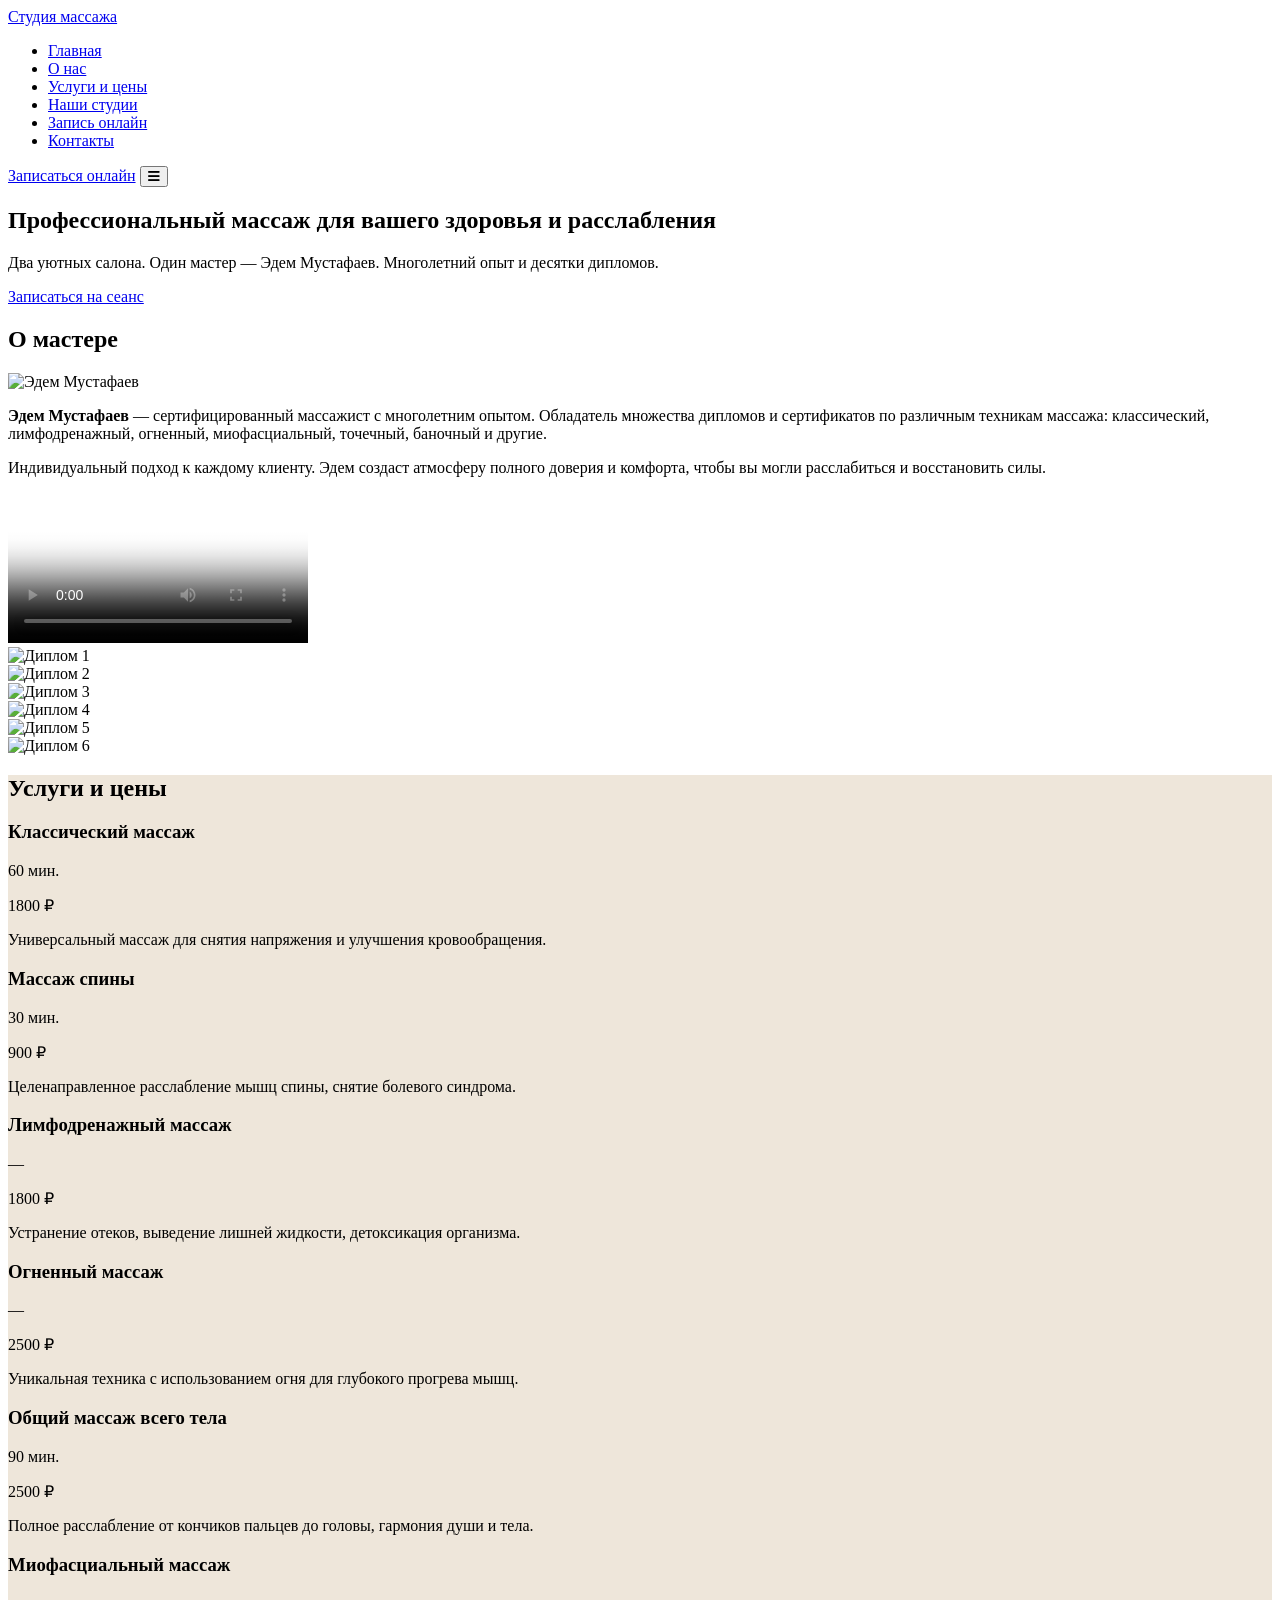
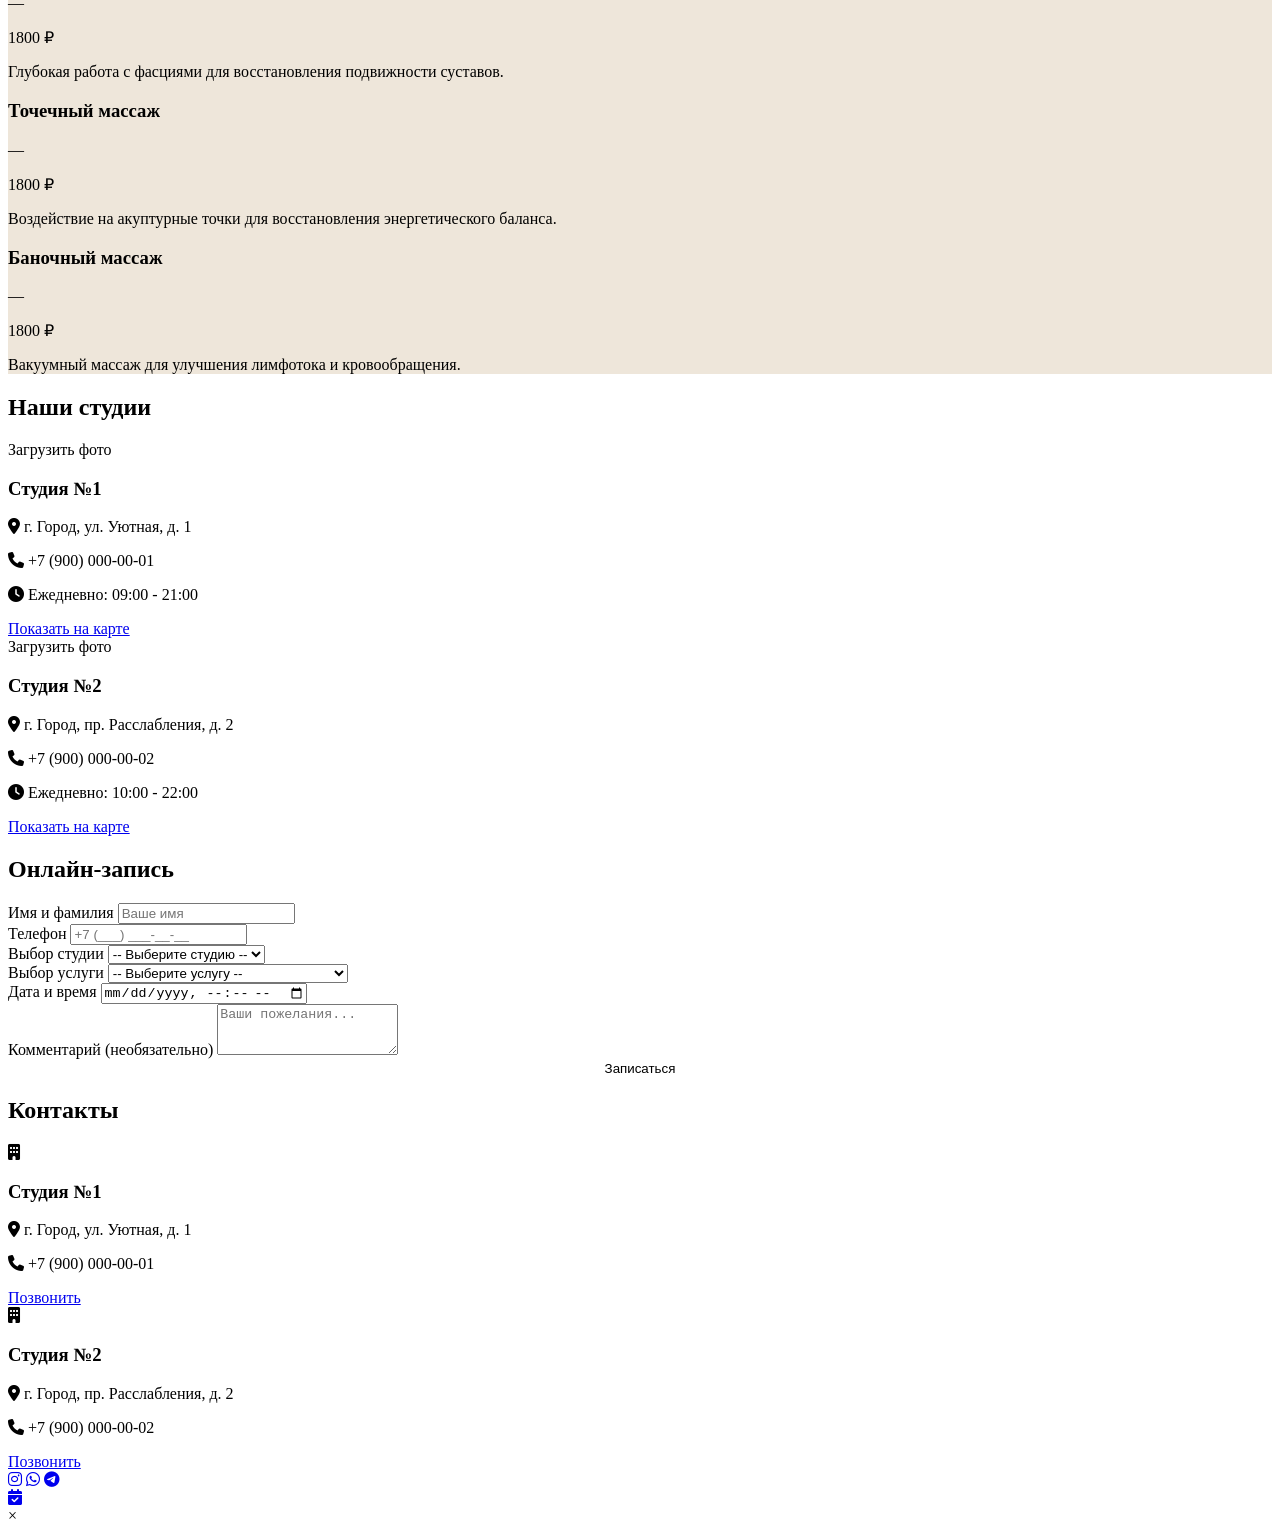
==== index.html @ 7a9365ac "Add files via upload" ====
<!DOCTYPE html>
<html lang="ru">
<head>
    <meta charset="UTF-8">
    <meta name="viewport" content="width=device-width, initial-scale=1.0">
    <title>Студия массажа — Профессиональный массаж и спа-процедуры</title>
    <meta name="description" content="Профессиональный массаж для вашего здоровья и расслабления. Два уютных салона. Опытный мастер Эдем Мустафаев.">
    
    <!-- Подключение шрифтов -->
    <link rel="preconnect" href="https://fonts.googleapis.com">
    <link rel="preconnect" href="https://fonts.gstatic.com" crossorigin>
    <link href="https://fonts.googleapis.com/css2?family=Playfair+Display:wght@400;600;700&family=Montserrat:wght@300;400;500;600&display=swap" rel="stylesheet">
    
    <!-- Подключение иконок -->
    <link rel="stylesheet" href="https://cdnjs.cloudflare.com/ajax/libs/font-awesome/6.4.0/css/all.min.css">
    
    <!-- Подключение CSS -->
    <link rel="stylesheet" href="css/style.css">
</head>
<body>

    <!-- Шапка -->
    <header id="header">
        <div class="container nav-container">
            <a href="#" class="logo">Студия массажа</a>
            <ul class="nav-menu" id="navMenu">
                <li><a href="#hero">Главная</a></li>
                <li><a href="#about">О нас</a></li>
                <li><a href="#services">Услуги и цены</a></li>
                <li><a href="#studios">Наши студии</a></li>
                <li><a href="#booking">Запись онлайн</a></li>
                <li><a href="#contacts">Контакты</a></li>
            </ul>
            <a href="#booking" class="btn header-cta">Записаться онлайн</a>
            <button class="mobile-toggle" id="mobileToggle"><i class="fas fa-bars"></i></button>
        </div>
    </header>

    <!-- Hero -->
    <section id="hero" class="hero">
        <div class="hero-content">
            <h1>Профессиональный массаж для вашего здоровья и расслабления</h1>
            <p>Два уютных салона. Один мастер — Эдем Мустафаев. Многолетний опыт и десятки дипломов.</p>
            <a href="#booking" class="btn">Записаться на сеанс</a>
        </div>
    </section>

    <!-- О мастере -->
    <section id="about" class="section-padding">
        <div class="container">
            <h2 class="section-title reveal">О мастере</h2>
            <div class="about-wrapper">
                <div class="about-img reveal">
                    <img src="images/master.jpg" alt="Эдем Мустафаев">
                </div>
                <div class="about-text reveal">
                    <p><strong>Эдем Мустафаев</strong> — сертифицированный массажист с многолетним опытом. Обладатель множества дипломов и сертификатов по различным техникам массажа: классический, лимфодренажный, огненный, миофасциальный, точечный, баночный и другие.</p>
                    <p>Индивидуальный подход к каждому клиенту. Эдем создаст атмосферу полного доверия и комфорта, чтобы вы могли расслабиться и восстановить силы.</p>
                    
                    <!-- БЛОК С ВИДЕО (Локальный файл) -->
                    <!-- Если хотите YouTube: замените тег <video> на <iframe src="https://www.youtube.com/embed/ВАШ_ID"> -->
                    <div class="video-container reveal">
                        <video controls poster="images/master.jpg">
                            <source src="videos/massage.mp4" type="video/mp4">
                            Ваш браузер не поддерживает воспроизведение видео.
                        </video>
                    </div>

                </div>
            </div>
            
            <div class="diplomas-grid reveal">
                <div class="diploma-item" onclick="openModal('images/cert1.jpg', 'Сертификат 1')">
                    <img src="images/cert1.jpg" alt="Диплом 1">
                </div>
                <div class="diploma-item" onclick="openModal('images/cert2.jpg', 'Сертификат 2')">
                    <img src="images/cert2.jpg" alt="Диплом 2">
                </div>
                <div class="diploma-item" onclick="openModal('images/cert3.jpg', 'Сертификат 3')">
                    <img src="images/cert3.jpg" alt="Диплом 3">
                </div>
                <div class="diploma-item" onclick="openModal('images/cert4.jpg', 'Сертификат 4')">
                    <img src="images/cert4.jpg" alt="Диплом 4">
                </div>
                <div class="diploma-item" onclick="openModal('images/cert5.jpg', 'Сертификат 5')">
                    <img src="images/cert5.jpg" alt="Диплом 5">
                </div>
                <div class="diploma-item" onclick="openModal('images/cert6.jpg', 'Сертификат 6')">
                    <img src="images/cert6.jpg" alt="Диплом 6">
                </div>
            </div>
        </div>
    </section>

    <!-- Услуги -->
    <section id="services" class="section-padding" style="background-color: #EEE6DA;">
        <div class="container">
            <h2 class="section-title reveal">Услуги и цены</h2>
            <div class="services-grid">
                <div class="service-card reveal">
                    <h3>Классический массаж</h3>
                    <p class="duration">60 мин.</p>
                    <p class="price">1800 ₽</p>
                    <div class="service-tooltip">Универсальный массаж для снятия напряжения и улучшения кровообращения.</div>
                </div>
                <div class="service-card reveal">
                    <h3>Массаж спины</h3>
                    <p class="duration">30 мин.</p>
                    <p class="price">900 ₽</p>
                    <div class="service-tooltip">Целенаправленное расслабление мышц спины, снятие болевого синдрома.</div>
                </div>
                <div class="service-card reveal">
                    <h3>Лимфодренажный массаж</h3>
                    <p class="duration">—</p>
                    <p class="price">1800 ₽</p>
                    <div class="service-tooltip">Устранение отеков, выведение лишней жидкости, детоксикация организма.</div>
                </div>
                <div class="service-card reveal">
                    <h3>Огненный массаж</h3>
                    <p class="duration">—</p>
                    <p class="price">2500 ₽</p>
                    <div class="service-tooltip">Уникальная техника с использованием огня для глубокого прогрева мышц.</div>
                </div>
                <div class="service-card reveal">
                    <h3>Общий массаж всего тела</h3>
                    <p class="duration">90 мин.</p>
                    <p class="price">2500 ₽</p>
                    <div class="service-tooltip">Полное расслабление от кончиков пальцев до головы, гармония души и тела.</div>
                </div>
                <div class="service-card reveal">
                    <h3>Миофасциальный массаж</h3>
                    <p class="duration">—</p>
                    <p class="price">1800 ₽</p>
                    <div class="service-tooltip">Глубокая работа с фасциями для восстановления подвижности суставов.</div>
                </div>
                <div class="service-card reveal">
                    <h3>Точечный массаж</h3>
                    <p class="duration">—</p>
                    <p class="price">1800 ₽</p>
                    <div class="service-tooltip">Воздействие на акуптурные точки для восстановления энергетического баланса.</div>
                </div>
                <div class="service-card reveal">
                    <h3>Баночный массаж</h3>
                    <p class="duration">—</p>
                    <p class="price">1800 ₽</p>
                    <div class="service-tooltip">Вакуумный массаж для улучшения лимфотока и кровообращения.</div>
                </div>
            </div>
        </div>
    </section>

    <!-- Студии -->
    <section id="studios" class="section-padding">
        <div class="container">
            <h2 class="section-title reveal">Наши студии</h2>
            <div class="studios-grid">
                <div class="studio-card reveal">
                    <div class="studio-img-placeholder" style="background-image: url('images/studio1.jpg');" onclick="openModal('images/studio1.jpg', 'Студия №1')">
                        <span>Загрузить фото</span>
                    </div>
                    <div class="studio-info">
                        <h3>Студия №1</h3>
                        <p><i class="fas fa-map-marker-alt"></i> г. Город, ул. Уютная, д. 1</p>
                        <p><i class="fas fa-phone"></i> +7 (900) 000-00-01</p>
                        <p><i class="fas fa-clock"></i> Ежедневно: 09:00 - 21:00</p>
                        <a href="https://maps.google.com" target="_blank" class="btn" style="margin-top:15px; width:100%;">Показать на карте</a>
                    </div>
                </div>
                <div class="studio-card reveal">
                    <div class="studio-img-placeholder" style="background-image: url('images/studio2.jpg');" onclick="openModal('images/studio2.jpg', 'Студия №2')">
                        <span>Загрузить фото</span>
                    </div>
                    <div class="studio-info">
                        <h3>Студия №2</h3>
                        <p><i class="fas fa-map-marker-alt"></i> г. Город, пр. Расслабления, д. 2</p>
                        <p><i class="fas fa-phone"></i> +7 (900) 000-00-02</p>
                        <p><i class="fas fa-clock"></i> Ежедневно: 10:00 - 22:00</p>
                        <a href="https://maps.google.com" target="_blank" class="btn" style="margin-top:15px; width:100%;">Показать на карте</a>
                    </div>
                </div>
            </div>
        </div>
    </section>

    <!-- Запись онлайн -->
    <section id="booking" class="section-padding booking-section">
        <div class="container">
            <h2 class="section-title reveal">Онлайн-запись</h2>
            <form class="booking-form reveal" onsubmit="submitBooking(event)">
                <div class="form-group">
                    <label for="name">Имя и фамилия</label>
                    <input type="text" id="name" class="form-control" placeholder="Ваше имя" required>
                </div>
                <div class="form-group">
                    <label for="phone">Телефон</label>
                    <input type="tel" id="phone" class="form-control" placeholder="+7 (___) ___-__-__" required>
                </div>
                <div class="form-group">
                    <label for="studio">Выбор студии</label>
                    <select id="studio" class="form-control" required>
                        <option value="">-- Выберите студию --</option>
                        <option value="1">Студия 1</option>
                        <option value="2">Студия 2</option>
                    </select>
                </div>
                <div class="form-group">
                    <label for="service">Выбор услуги</label>
                    <select id="service" class="form-control" required>
                        <option value="">-- Выберите услугу --</option>
                        <option>Классический массаж (1800 ₽)</option>
                        <option>Массаж спины (900 ₽)</option>
                        <option>Лимфодренажный массаж (1800 ₽)</option>
                        <option>Огненный массаж (2500 ₽)</option>
                        <option>Общий массаж всего тела (2500 ₽)</option>
                        <option>Миофасциальный массаж (1800 ₽)</option>
                        <option>Точечный массаж (1800 ₽)</option>
                        <option>Баночный массаж (1800 ₽)</option>
                    </select>
                </div>
                <div class="form-group">
                    <label for="datetime">Дата и время</label>
                    <input type="datetime-local" id="datetime" class="form-control" required>
                </div>
                <div class="form-group">
                    <label for="comment">Комментарий (необязательно)</label>
                    <textarea id="comment" class="form-control" rows="3" placeholder="Ваши пожелания..."></textarea>
                </div>
                <button type="submit" class="btn" style="width: 100%; background: var(--white); color: var(--brown); border: none;">Записаться</button>
            </form>
        </div>
    </section>

    <!-- Контакты -->
    <section id="contacts" class="section-padding">
        <div class="container">
            <h2 class="section-title reveal">Контакты</h2>
            <div class="contacts-wrapper reveal">
                <div class="contact-card">
                    <i class="fas fa-building"></i>
                    <h3>Студия №1</h3>
                    <p><i class="fas fa-map-marker-alt"></i> г. Город, ул. Уютная, д. 1</p>
                    <p><i class="fas fa-phone"></i> +7 (900) 000-00-01</p>
                    <a href="tel:+79000000001" class="btn" style="margin-top: 15px;">Позвонить</a>
                </div>
                <div class="contact-card">
                    <i class="fas fa-building"></i>
                    <h3>Студия №2</h3>
                    <p><i class="fas fa-map-marker-alt"></i> г. Город, пр. Расслабления, д. 2</p>
                    <p><i class="fas fa-phone"></i> +7 (900) 000-00-02</p>
                    <a href="tel:+79000000002" class="btn" style="margin-top: 15px;">Позвонить</a>
                </div>
            </div>
            <div class="social-links">
                <a href="#" target="_blank"><i class="fab fa-instagram"></i></a>
                <a href="#" target="_blank"><i class="fab fa-whatsapp"></i></a>
                <a href="#" target="_blank"><i class="fab fa-telegram"></i></a>
            </div>
        </div>
    </section>

    <!-- Плавающая кнопка -->
    <a href="#booking" class="floating-btn" title="Записаться онлайн">
        <i class="fas fa-calendar-check"></i>
    </a>

    <!-- Модальное окно -->
    <div id="myModal" class="modal">
        <div class="modal-content">
            <span class="modal-close" onclick="closeModal()">&times;</span>
            <div id="modalBody"></div>
        </div>
    </div>

    <!-- Подключение JS -->
    <script src="js/script.js"></script>
</body>
</html>
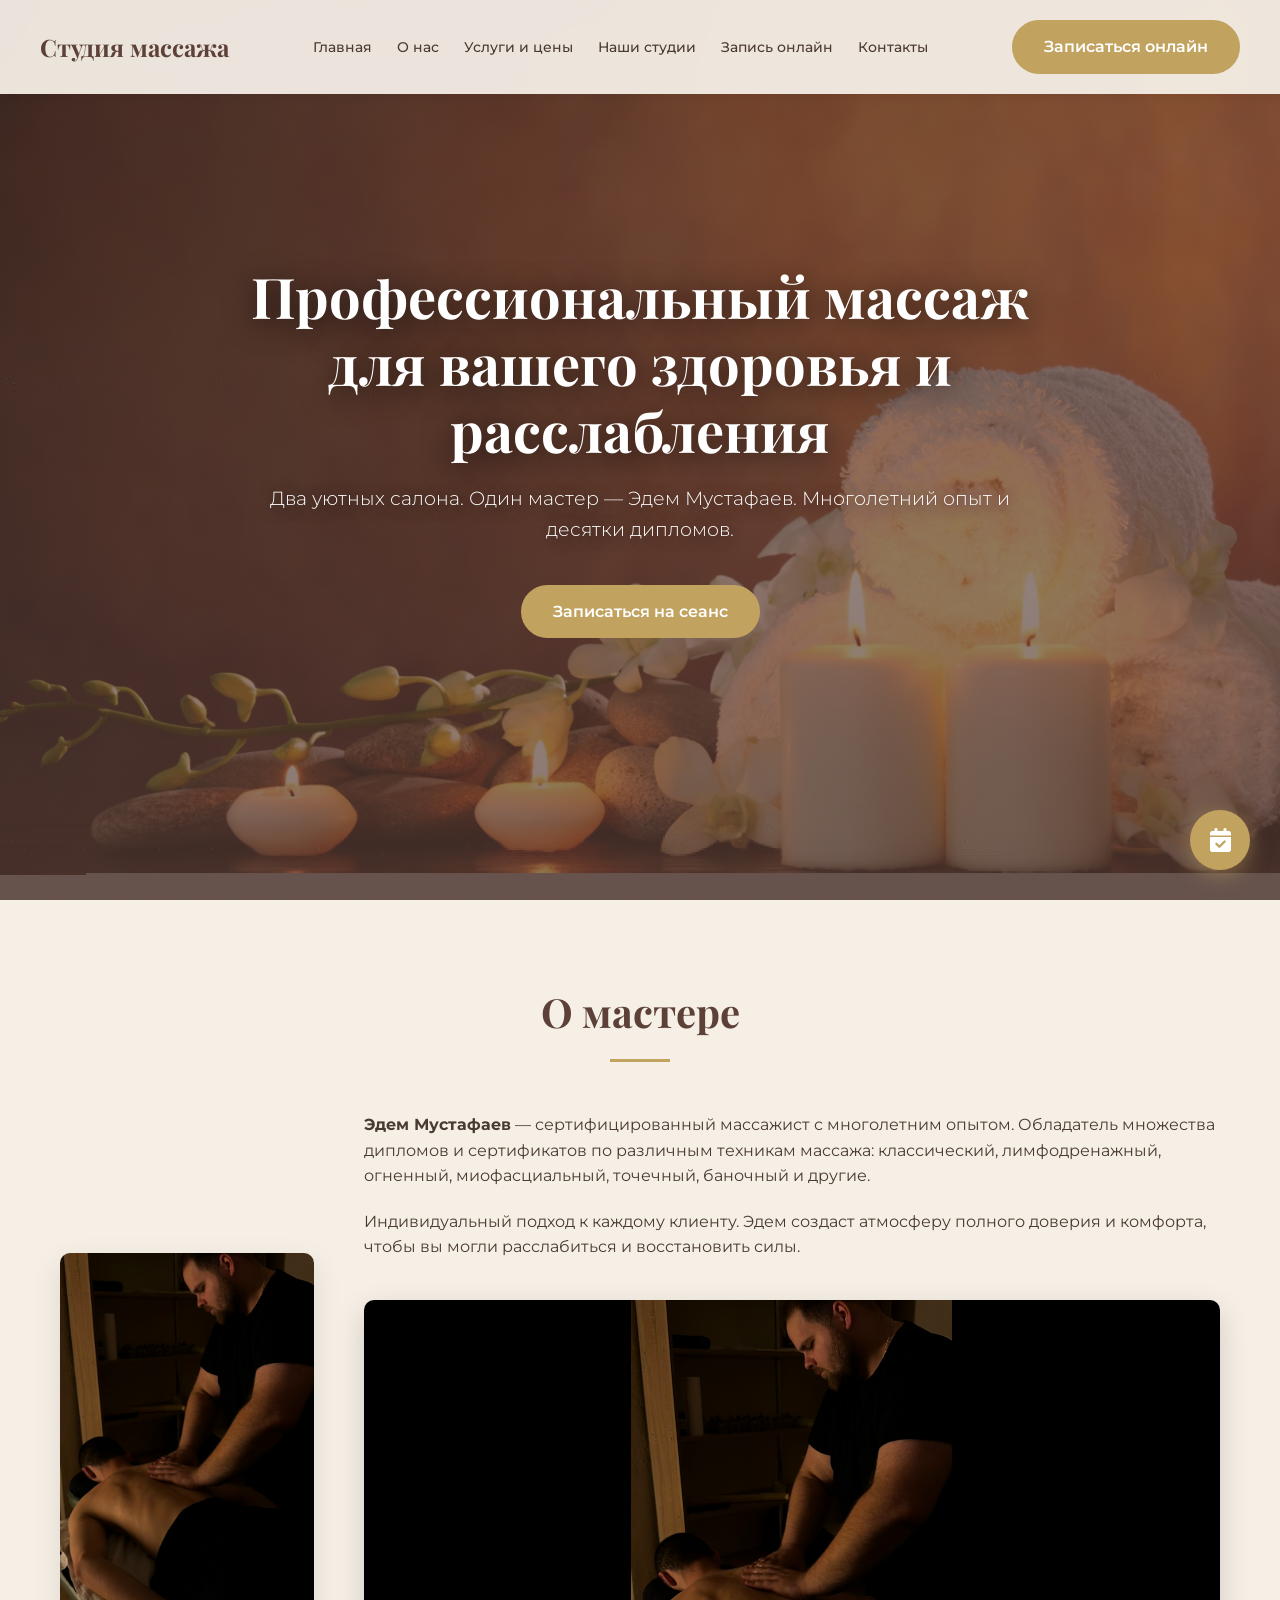
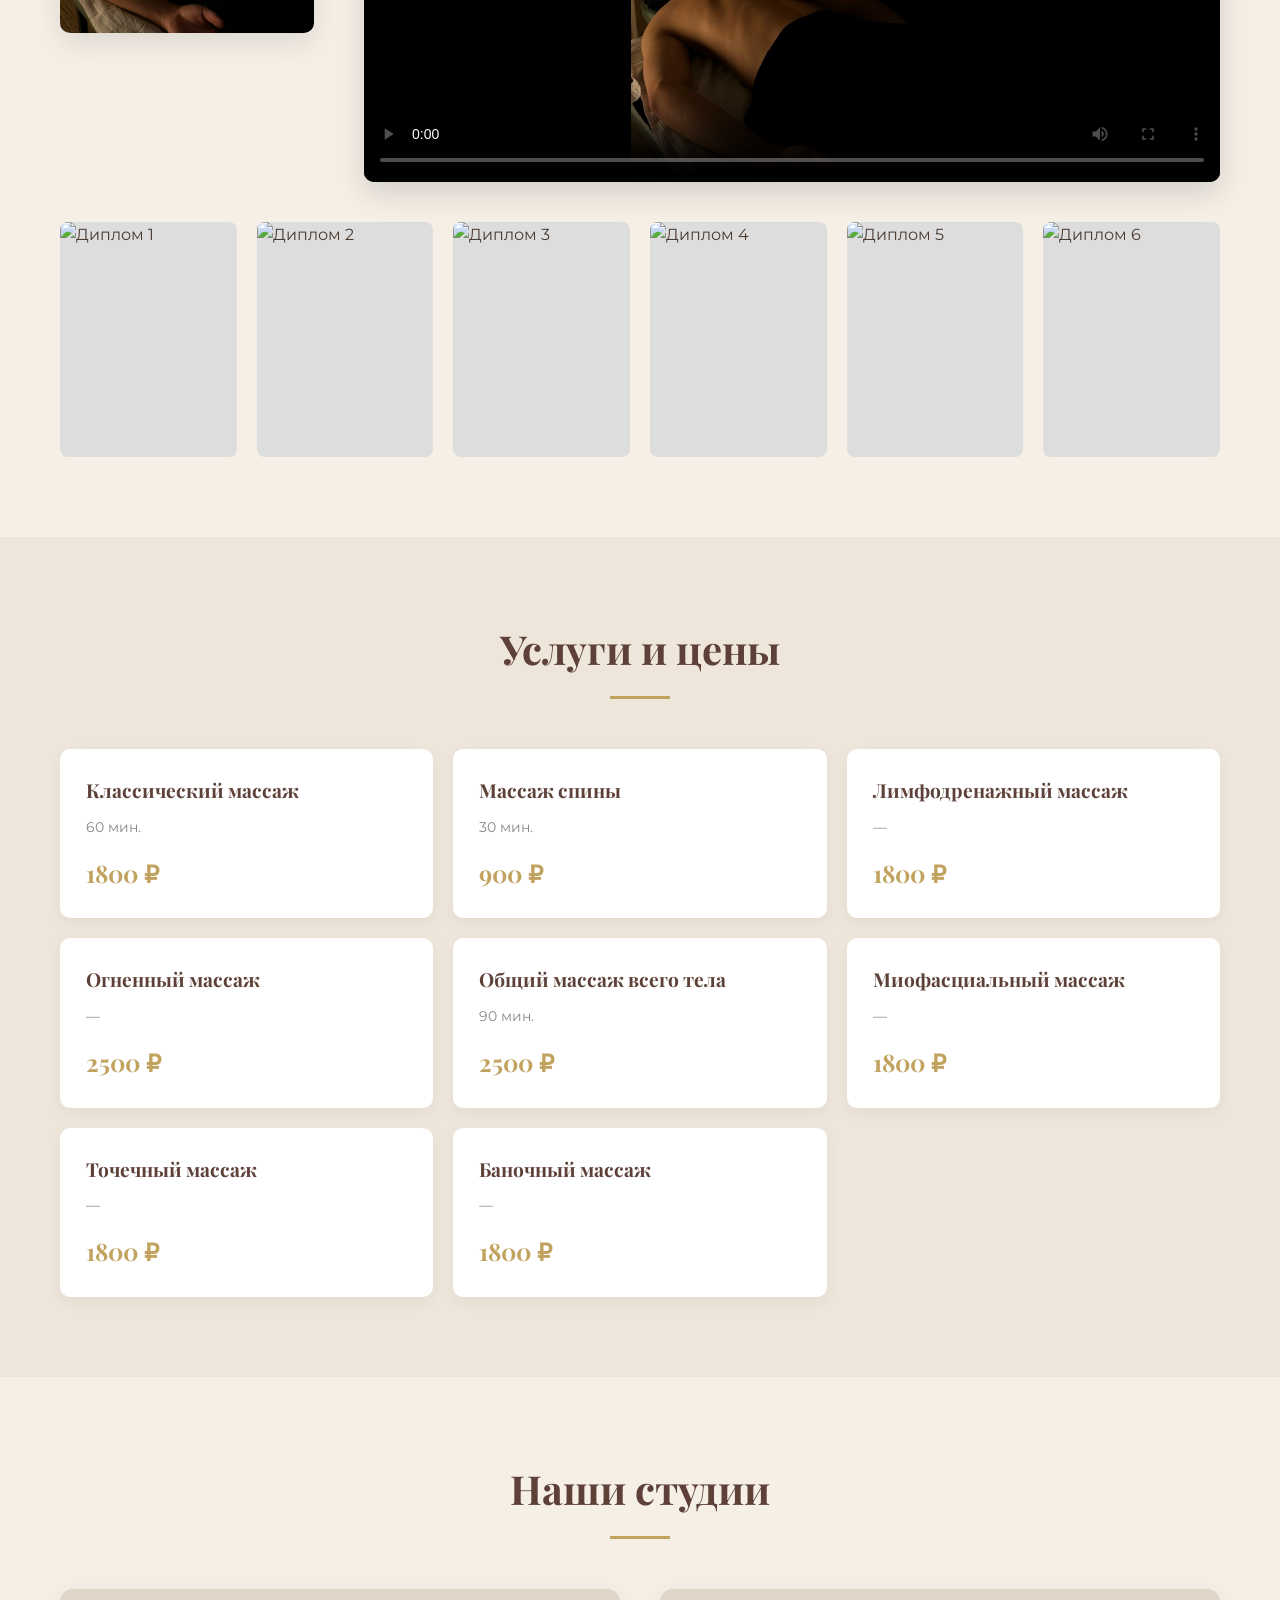
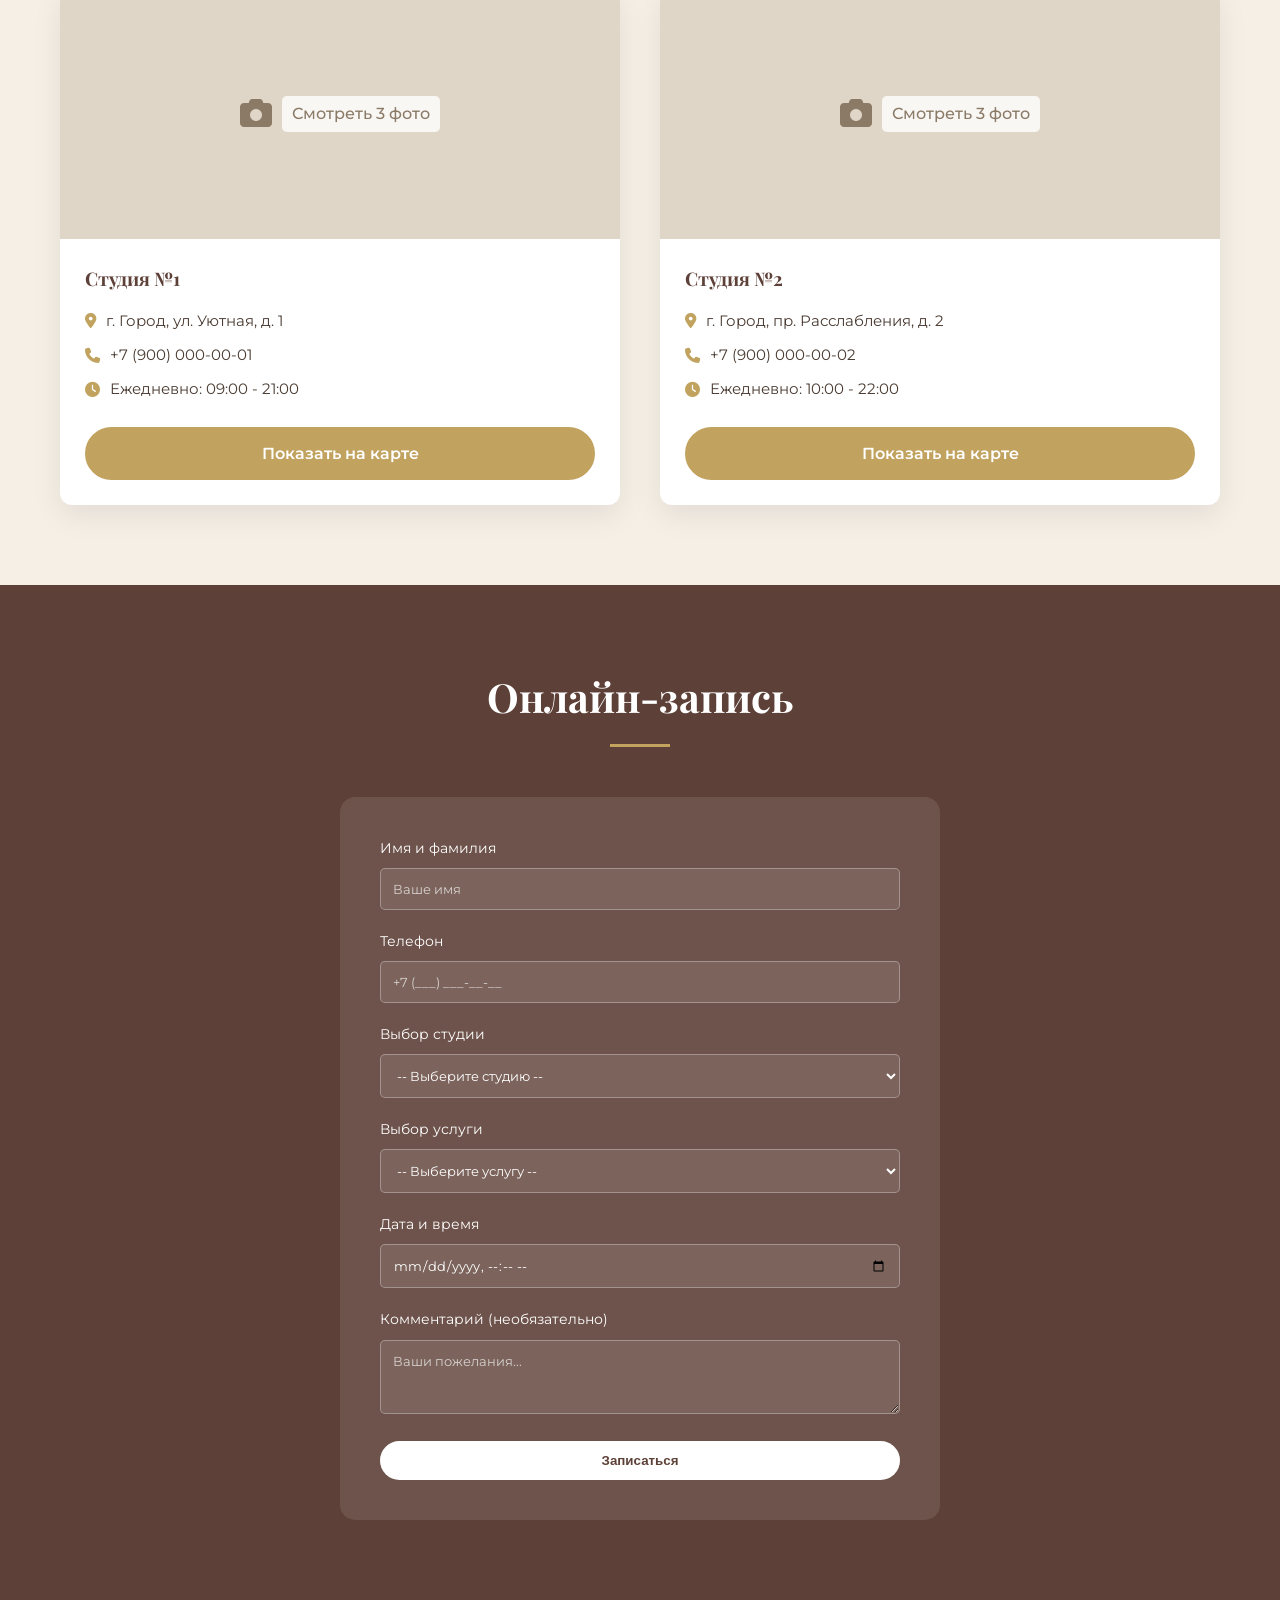
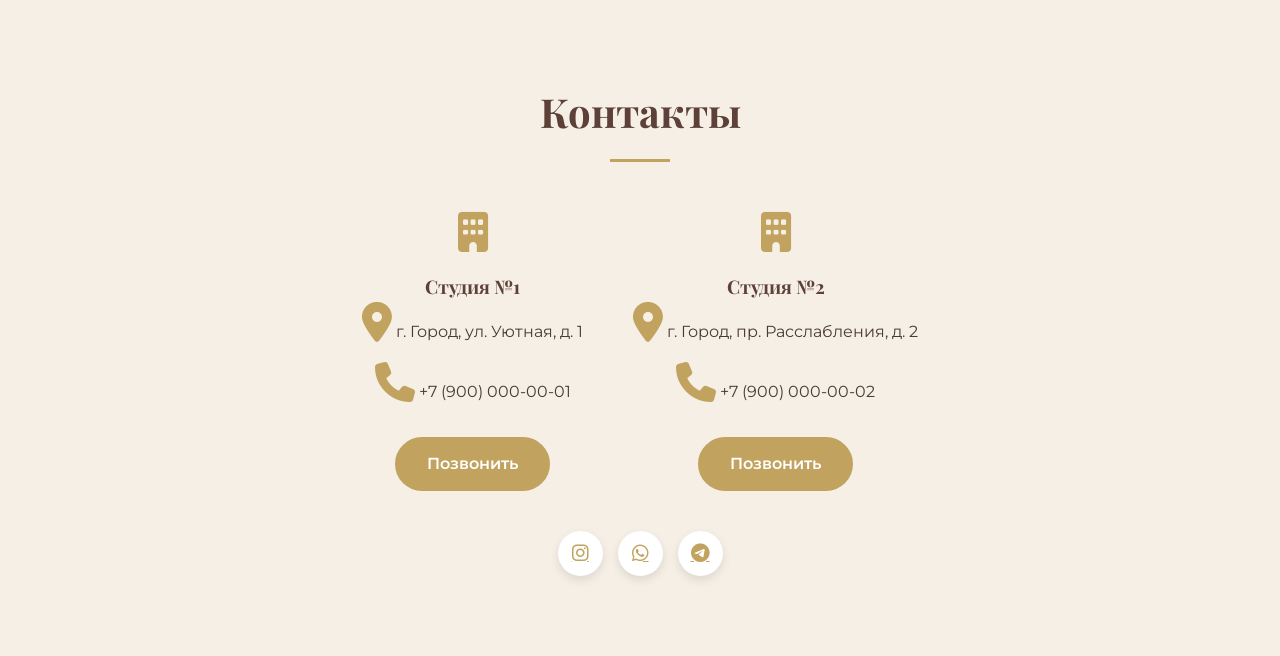
==== commit 520c7364: "Update index.html" ====
--- a/index.html
+++ b/index.html
@@ -17,7 +17,7 @@
     <!-- Подключение CSS -->
     <link rel="stylesheet" href="css/style.css">
 </head>
-<body>
+<body onload="setTimeout(function(){window.scrollTo(0,0)}, 0)">
 
     <!-- Шапка -->
     <header id="header">
@@ -57,15 +57,13 @@
                     <p><strong>Эдем Мустафаев</strong> — сертифицированный массажист с многолетним опытом. Обладатель множества дипломов и сертификатов по различным техникам массажа: классический, лимфодренажный, огненный, миофасциальный, точечный, баночный и другие.</p>
                     <p>Индивидуальный подход к каждому клиенту. Эдем создаст атмосферу полного доверия и комфорта, чтобы вы могли расслабиться и восстановить силы.</p>
                     
-                    <!-- БЛОК С ВИДЕО (Локальный файл) -->
-                    <!-- Если хотите YouTube: замените тег <video> на <iframe src="https://www.youtube.com/embed/ВАШ_ID"> -->
+                    <!-- БЛОК С ВИДЕО -->
                     <div class="video-container reveal">
                         <video controls poster="images/master.jpg">
                             <source src="videos/massage.mp4" type="video/mp4">
                             Ваш браузер не поддерживает воспроизведение видео.
                         </video>
                     </div>
-
                 </div>
             </div>
             
@@ -154,9 +152,10 @@
         <div class="container">
             <h2 class="section-title reveal">Наши студии</h2>
             <div class="studios-grid">
+                <!-- Студия 1 -->
                 <div class="studio-card reveal">
-                    <div class="studio-img-placeholder" style="background-image: url('images/studio1.jpg');" onclick="openModal('images/studio1.jpg', 'Студия №1')">
-                        <span>Загрузить фото</span>
+                    <div class="studio-img-placeholder" style="background-image: url('images/studio1-1.jpg');" onclick="openGallery(['images/studio1-1.jpg', 'images/studio1-2.jpg', 'images/studio1-3.jpg'], 'Студия №1')">
+                        <span>Смотреть 3 фото</span>
                     </div>
                     <div class="studio-info">
                         <h3>Студия №1</h3>
@@ -166,9 +165,10 @@
                         <a href="https://maps.google.com" target="_blank" class="btn" style="margin-top:15px; width:100%;">Показать на карте</a>
                     </div>
                 </div>
+                <!-- Студия 2 -->
                 <div class="studio-card reveal">
-                    <div class="studio-img-placeholder" style="background-image: url('images/studio2.jpg');" onclick="openModal('images/studio2.jpg', 'Студия №2')">
-                        <span>Загрузить фото</span>
+                    <div class="studio-img-placeholder" style="background-image: url('images/studio2-1.jpg');" onclick="openGallery(['images/studio2-1.jpg', 'images/studio2-2.jpg', 'images/studio2-3.jpg'], 'Студия №2')">
+                        <span>Смотреть 3 фото</span>
                     </div>
                     <div class="studio-info">
                         <h3>Студия №2</h3>
@@ -274,4 +274,4 @@
     <!-- Подключение JS -->
     <script src="js/script.js"></script>
 </body>
-</html>+</html>
--- a/css/style.css
+++ b/css/style.css
@@ -0,0 +1,530 @@
+:root {
+    --beige: #F5EFE6;
+    --brown: #5D4037;
+    --dark-brown: #3E2723;
+    --soft-gold: #C1A35F;
+    --white: #FFFFFF;
+    --text-color: #4A3B32;
+}
+
+* {
+    margin: 0;
+    padding: 0;
+    box-sizing: border-box;
+}
+
+html {
+    scroll-behavior: smooth;
+}
+
+body {
+    font-family: 'Montserrat', sans-serif;
+    background-color: var(--beige);
+    color: var(--text-color);
+    line-height: 1.6;
+    overflow-x: hidden;
+}
+
+h1, h2, h3, h4 {
+    font-family: 'Playfair Display', serif;
+    color: var(--brown);
+}
+
+.container {
+    max-width: 1200px;
+    margin: 0 auto;
+    padding: 0 20px;
+}
+
+/* Кнопки */
+.btn {
+    display: inline-block;
+    padding: 12px 30px;
+    background-color: var(--soft-gold);
+    color: var(--white);
+    text-decoration: none;
+    border-radius: 50px;
+    font-weight: 600;
+    transition: all 0.3s ease;
+    border: 2px solid var(--soft-gold);
+    cursor: pointer;
+    text-align: center;
+}
+
+.btn:hover {
+    background-color: transparent;
+    color: var(--soft-gold);
+}
+
+/* Шапка */
+header {
+    position: fixed;
+    width: 100%;
+    top: 0;
+    left: 0;
+    z-index: 1000;
+    background-color: rgba(245, 239, 230, 0.95);
+    backdrop-filter: blur(10px);
+    box-shadow: 0 2px 10px rgba(0,0,0,0.05);
+}
+
+.nav-container {
+    display: flex;
+    justify-content: space-between;
+    align-items: center;
+    padding: 20px 0;
+}
+
+.logo {
+    font-family: 'Playfair Display', serif;
+    font-size: 24px;
+    font-weight: 700;
+    color: var(--brown);
+    text-decoration: none;
+}
+
+.nav-menu {
+    display: flex;
+    gap: 25px;
+    list-style: none;
+}
+
+.nav-menu a {
+    text-decoration: none;
+    color: var(--text-color);
+    font-size: 14px;
+    font-weight: 500;
+    transition: color 0.3s;
+}
+
+.nav-menu a:hover {
+    color: var(--soft-gold);
+}
+
+.header-cta {
+    background-color: var(--soft-gold);
+    color: var(--white);
+}
+
+.mobile-toggle {
+    display: none;
+    font-size: 24px;
+    background: none;
+    border: none;
+    color: var(--brown);
+    cursor: pointer;
+}
+
+/* Hero Секция */
+.hero {
+    position: relative;
+    height: 100vh;
+    display: flex;
+    align-items: center;
+    justify-content: center;
+    text-align: center;
+    color: var(--white);
+    background: linear-gradient(rgba(62, 39, 35, 0.55), rgba(93, 64, 55, 0.7)), url('../images/hero-bg.jpg') center/cover no-repeat;
+}
+
+.hero-content {
+    max-width: 850px;
+    padding: 0 20px;
+}
+
+.hero-content h1 {
+    font-size: 3.5rem;
+    color: var(--white);
+    margin-bottom: 20px;
+    line-height: 1.2;
+    text-shadow: 0 4px 30px rgba(0,0,0,0.7);
+}
+
+.hero-content p {
+    font-size: 1.2rem;
+    margin: 0 auto 40px;
+    font-weight: 300;
+    text-shadow: 0 2px 15px rgba(0,0,0,0.6);
+}
+
+/* О мастере */
+.section-padding {
+    padding: 80px 0;
+}
+
+.section-title {
+    text-align: center;
+    font-size: 2.5rem;
+    margin-bottom: 50px;
+    position: relative;
+}
+.section-title::after {
+    content: '';
+    display: block;
+    width: 60px;
+    height: 3px;
+    background-color: var(--soft-gold);
+    margin: 15px auto 0;
+}
+
+.about-wrapper {
+    display: flex;
+    gap: 50px;
+    align-items: center;
+}
+
+.about-img img {
+    width: 100%;
+    border-radius: 10px;
+    box-shadow: 0 10px 30px rgba(0,0,0,0.1);
+}
+
+.about-text p {
+    margin-bottom: 20px;
+}
+
+/* Видео */
+.video-container {
+    position: relative;
+    width: 100%;
+    margin-top: 40px;
+    padding-bottom: 56.25%; /* Соотношение 16:9 */
+    height: 0;
+    overflow: hidden;
+    border-radius: 10px;
+    box-shadow: 0 10px 30px rgba(0,0,0,0.15);
+    background-color: #000;
+}
+.video-container video,
+.video-container iframe {
+    position: absolute;
+    top: 0;
+    left: 0;
+    width: 100%;
+    height: 100%;
+    border: none;
+}
+
+.diplomas-grid {
+    display: grid;
+    grid-template-columns: repeat(auto-fit, minmax(150px, 1fr));
+    gap: 20px;
+    margin-top: 40px;
+}
+
+.diploma-item {
+    background-color: #ddd;
+    aspect-ratio: 3/4;
+    border-radius: 8px;
+    overflow: hidden;
+    cursor: pointer;
+    transition: transform 0.3s;
+}
+.diploma-item img {
+    width: 100%;
+    height: 100%;
+    object-fit: cover;
+}
+.diploma-item:hover {
+    transform: scale(1.02);
+}
+
+/* Услуги */
+.services-grid {
+    display: grid;
+    grid-template-columns: repeat(auto-fill, minmax(300px, 1fr));
+    gap: 20px;
+}
+
+.service-card {
+    background-color: var(--white);
+    padding: 25px;
+    border-radius: 10px;
+    box-shadow: 0 5px 15px rgba(0,0,0,0.05);
+    position: relative;
+    transition: all 0.3s;
+    border: 1px solid transparent;
+}
+.service-card:hover {
+    border-color: var(--soft-gold);
+    box-shadow: 0 8px 25px rgba(193, 163, 95, 0.15);
+}
+
+.service-card h3 {
+    font-size: 1.2rem;
+    margin-bottom: 10px;
+}
+.service-card .price {
+    color: var(--soft-gold);
+    font-size: 1.5rem;
+    font-weight: 700;
+    font-family: 'Playfair Display', serif;
+}
+.service-card .duration {
+    font-size: 0.9rem;
+    color: #888;
+    margin-bottom: 15px;
+}
+.service-tooltip {
+    position: absolute;
+    bottom: 100%;
+    left: 50%;
+    transform: translateX(-50%) translateY(10px);
+    background-color: var(--dark-brown);
+    color: var(--white);
+    padding: 10px 15px;
+    border-radius: 5px;
+    font-size: 0.85rem;
+    width: 220px;
+    opacity: 0;
+    visibility: hidden;
+    transition: all 0.3s;
+    z-index: 10;
+    text-align: center;
+}
+.service-card:hover .service-tooltip {
+    opacity: 1;
+    visibility: visible;
+    transform: translateX(-50%) translateY(0);
+}
+
+/* Студии */
+.studios-grid {
+    display: grid;
+    grid-template-columns: repeat(auto-fit, minmax(300px, 1fr));
+    gap: 40px;
+}
+
+.studio-card {
+    background-color: var(--white);
+    border-radius: 12px;
+    overflow: hidden;
+    box-shadow: 0 10px 30px rgba(0,0,0,0.08);
+}
+
+.studio-img-placeholder {
+    width: 100%;
+    height: 250px;
+    background-color: #E0D6C8;
+    display: flex;
+    align-items: center;
+    justify-content: center;
+    color: #8a7a66;
+    cursor: pointer;
+    background-size: cover;
+    background-position: center;
+    position: relative;
+}
+.studio-img-placeholder::before {
+    content: '\f030';
+    font-family: 'Font Awesome 6 Free';
+    font-weight: 900;
+    font-size: 2rem;
+    margin-right: 10px;
+}
+.studio-img-placeholder span {
+    font-size: 1rem;
+    font-weight: 500;
+    background: rgba(255,255,255,0.8);
+    padding: 5px 10px;
+    border-radius: 5px;
+}
+
+.studio-info {
+    padding: 25px;
+}
+.studio-info h3 {
+    margin-bottom: 15px;
+    color: var(--brown);
+}
+.studio-info p {
+    margin-bottom: 10px;
+    font-size: 0.95rem;
+    display: flex;
+    align-items: center;
+    gap: 10px;
+}
+.studio-info i {
+    color: var(--soft-gold);
+}
+
+/* Запись онлайн */
+.booking-section {
+    background-color: var(--brown);
+    color: var(--white);
+}
+.booking-section h2 {
+    color: var(--white);
+}
+.booking-form {
+    max-width: 600px;
+    margin: 0 auto;
+    background-color: rgba(255,255,255,0.1);
+    padding: 40px;
+    border-radius: 15px;
+    backdrop-filter: blur(5px);
+}
+.form-group {
+    margin-bottom: 20px;
+}
+.form-group label {
+    display: block;
+    margin-bottom: 8px;
+    font-size: 0.9rem;
+}
+.form-control {
+    width: 100%;
+    padding: 12px;
+    border: 1px solid rgba(255,255,255,0.3);
+    background-color: rgba(255,255,255,0.1);
+    color: var(--white);
+    border-radius: 5px;
+    font-family: inherit;
+}
+.form-control option {
+    color: black;
+}
+.form-control::placeholder {
+    color: rgba(255,255,255,0.7);
+}
+
+/* Контакты */
+.contacts-wrapper {
+    display: flex;
+    justify-content: center;
+    gap: 50px;
+    flex-wrap: wrap;
+}
+.contact-card {
+    text-align: center;
+    max-width: 300px;
+}
+.contact-card i {
+    font-size: 2.5rem;
+    color: var(--soft-gold);
+    margin-bottom: 20px;
+}
+.social-links {
+    display: flex;
+    justify-content: center;
+    gap: 15px;
+    margin-top: 40px;
+}
+.social-links a {
+    width: 45px;
+    height: 45px;
+    border-radius: 50%;
+    background-color: var(--white);
+    display: flex;
+    align-items: center;
+    justify-content: center;
+    color: var(--soft-gold);
+    font-size: 1.2rem;
+    box-shadow: 0 4px 10px rgba(0,0,0,0.1);
+    transition: all 0.3s;
+}
+.social-links a:hover {
+    background-color: var(--soft-gold);
+    color: var(--white);
+}
+
+/* Плавающая кнопка */
+.floating-btn {
+    position: fixed;
+    bottom: 30px;
+    right: 30px;
+    background-color: var(--soft-gold);
+    color: var(--white);
+    width: 60px;
+    height: 60px;
+    border-radius: 50%;
+    display: flex;
+    align-items: center;
+    justify-content: center;
+    font-size: 1.5rem;
+    text-decoration: none;
+    box-shadow: 0 5px 20px rgba(193, 163, 95, 0.5);
+    z-index: 999;
+    transition: all 0.3s;
+}
+.floating-btn:hover {
+    transform: scale(1.1);
+    background-color: var(--brown);
+}
+
+/* Модальные окна */
+.modal {
+    display: none;
+    position: fixed;
+    top: 0; left: 0;
+    width: 100%; height: 100%;
+    background-color: rgba(0,0,0,0.8);
+    z-index: 2000;
+    justify-content: center;
+    align-items: center;
+    padding: 20px;
+}
+.modal-content {
+    background-color: var(--white);
+    padding: 30px;
+    border-radius: 10px;
+    text-align: center;
+    max-width: 500px;
+    width: 100%;
+    position: relative;
+}
+.modal-content img {
+    max-width: 100%;
+    max-height: 70vh;
+    border-radius: 8px;
+    margin-bottom: 15px;
+}
+.modal-close {
+    position: absolute;
+    top: 10px; right: 15px;
+    font-size: 1.5rem;
+    color: var(--brown);
+    cursor: pointer;
+}
+
+/* Анимации при скролле */
+.reveal {
+    opacity: 0;
+    transform: translateY(30px);
+    transition: all 1s ease;
+}
+.reveal.active {
+    opacity: 1;
+    transform: translateY(0);
+}
+
+/* Адаптивность */
+@media (max-width: 768px) {
+    .nav-menu {
+        display: none;
+        position: absolute;
+        top: 100%;
+        left: 0;
+        width: 100%;
+        background-color: var(--beige);
+        flex-direction: column;
+        padding: 20px;
+        gap: 15px;
+        box-shadow: 0 5px 10px rgba(0,0,0,0.1);
+    }
+    .nav-menu.active {
+        display: flex;
+    }
+    .mobile-toggle {
+        display: block;
+    }
+    .hero-content h1 {
+        font-size: 2rem;
+    }
+    .about-wrapper {
+        flex-direction: column;
+    }
+    .booking-form {
+        padding: 20px;
+    }
+}
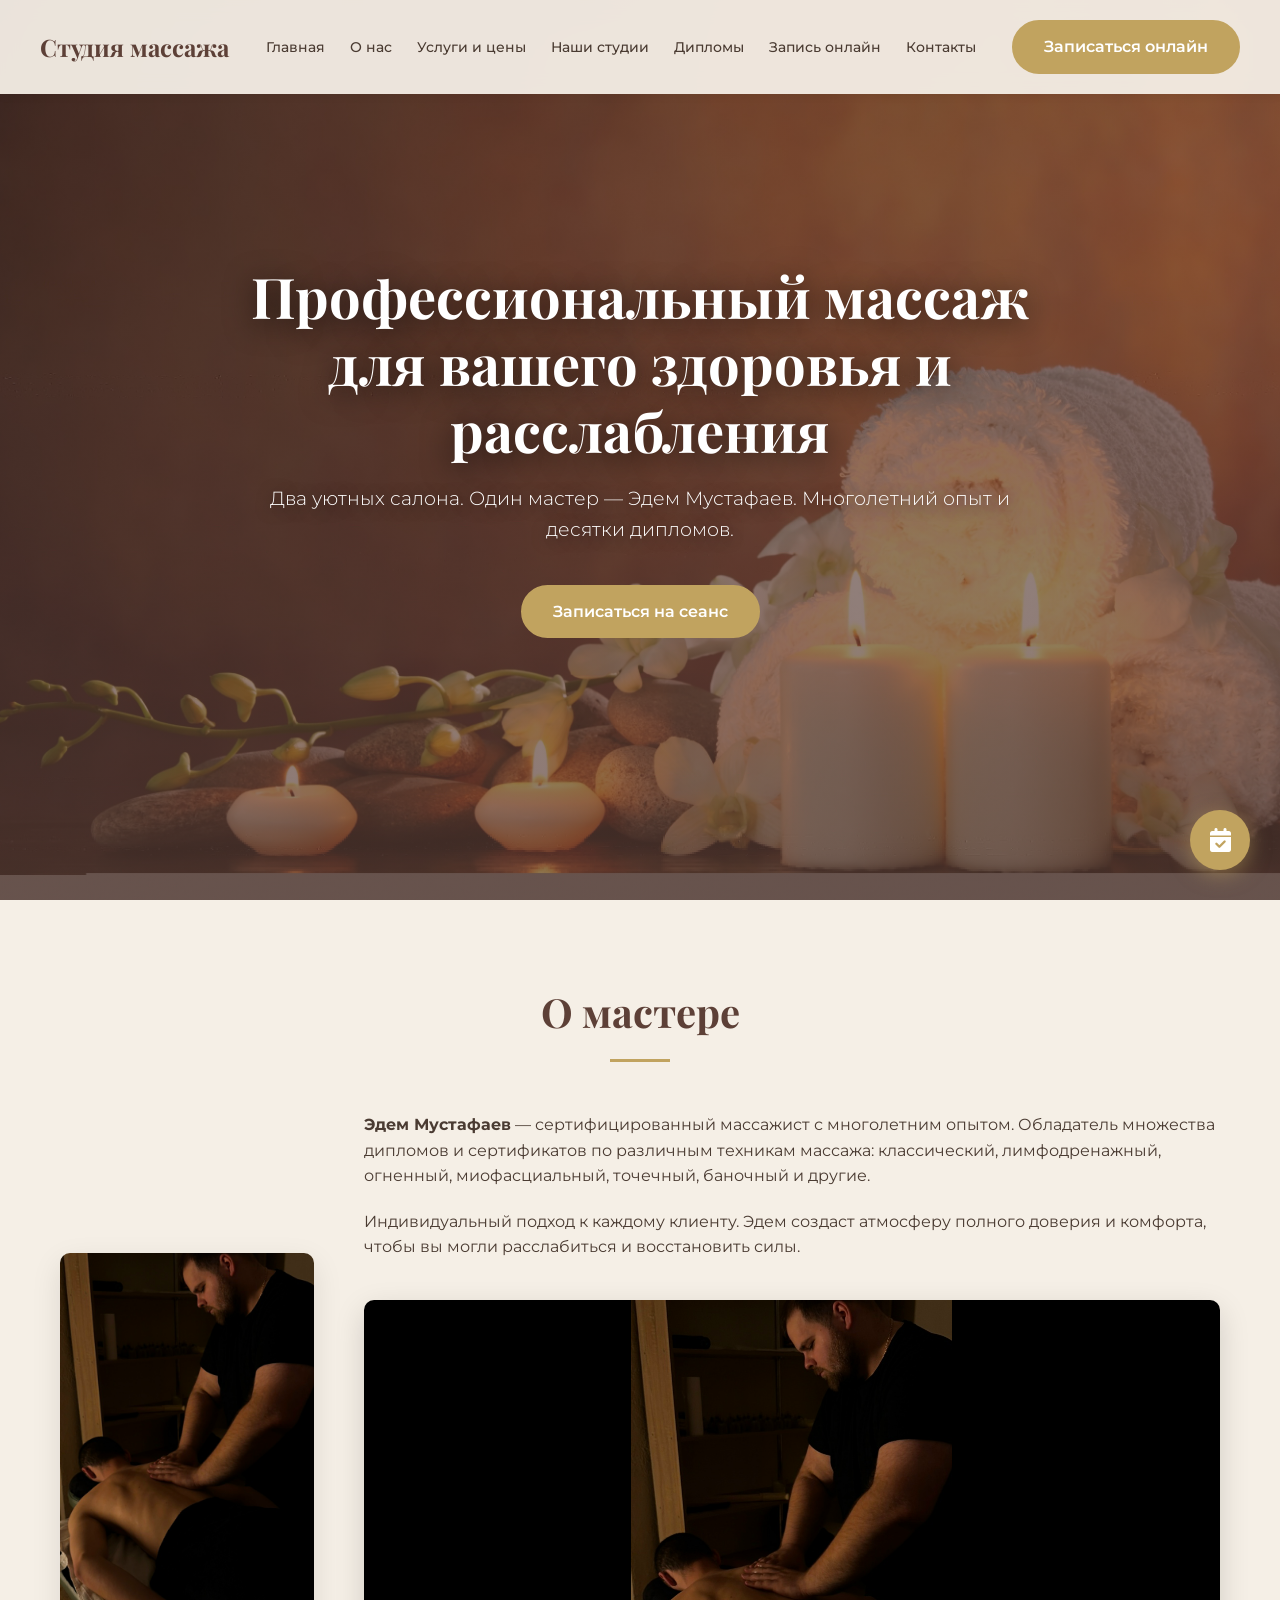
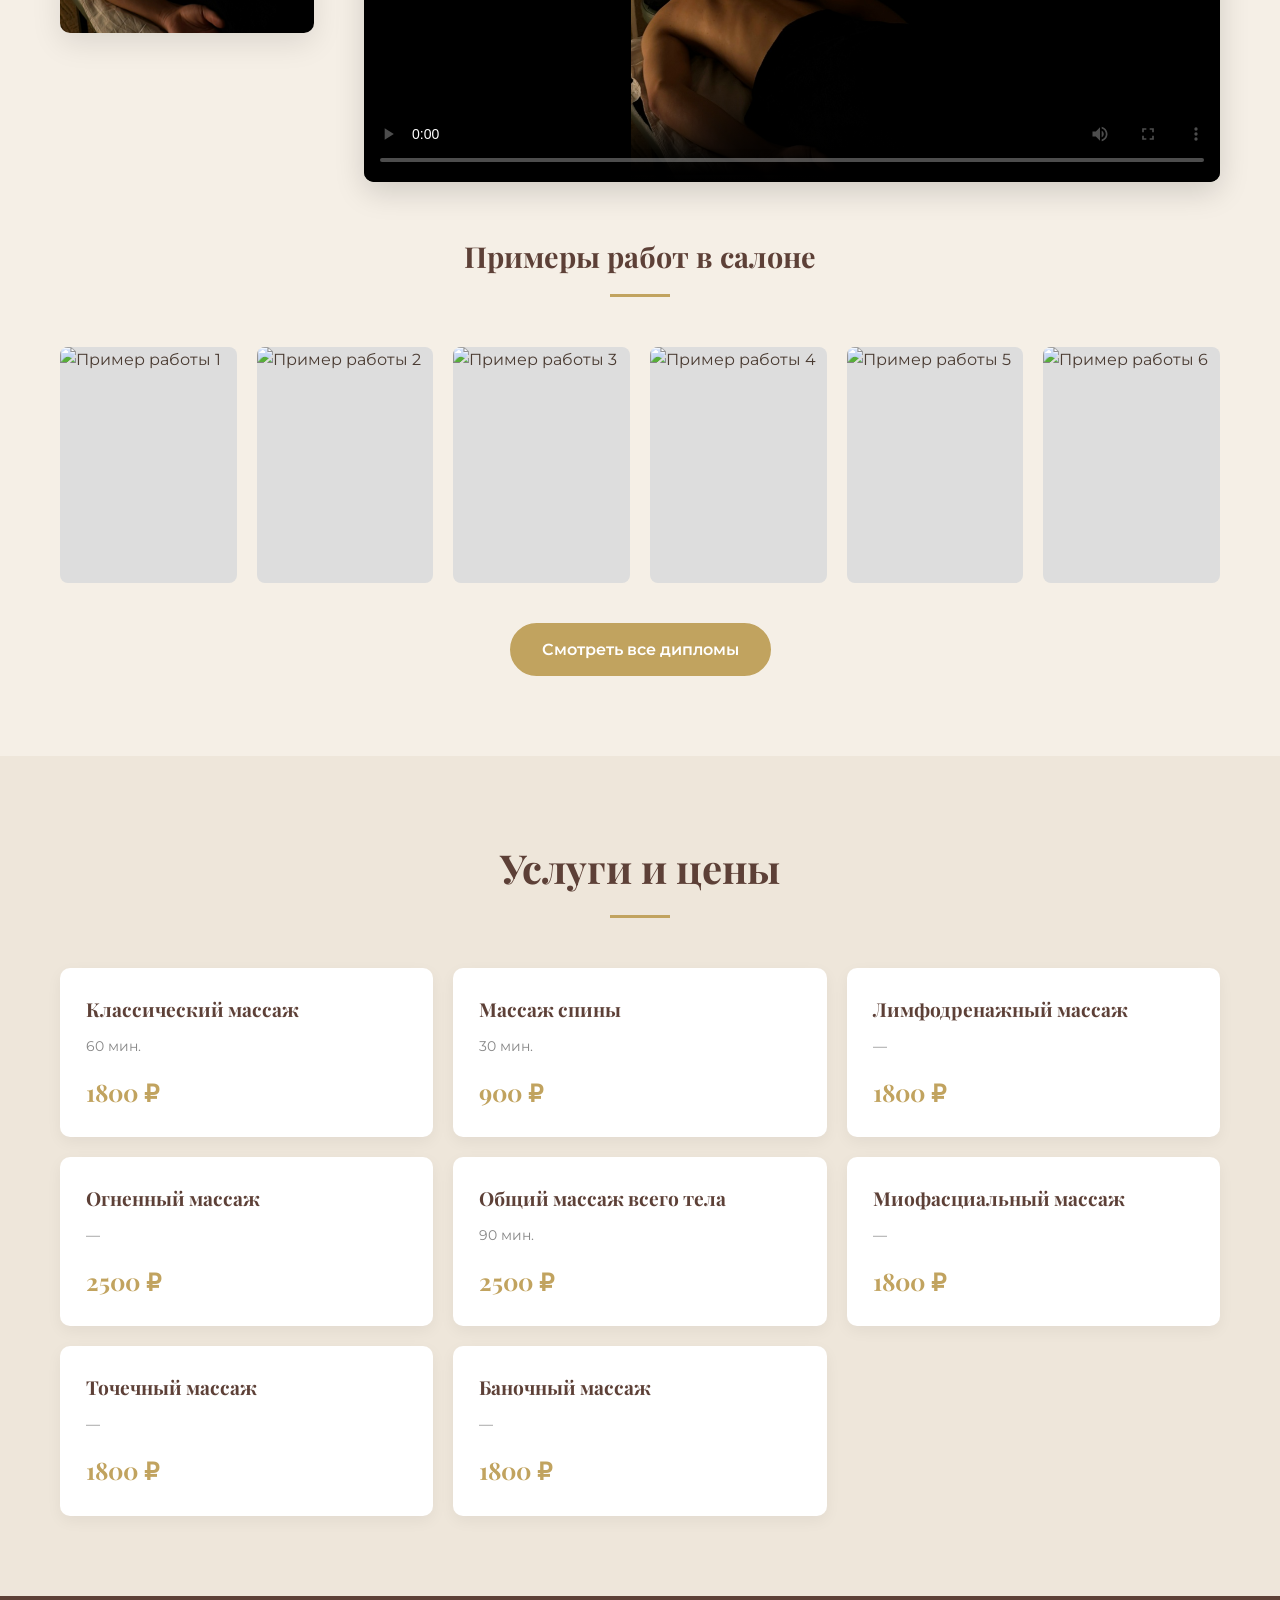
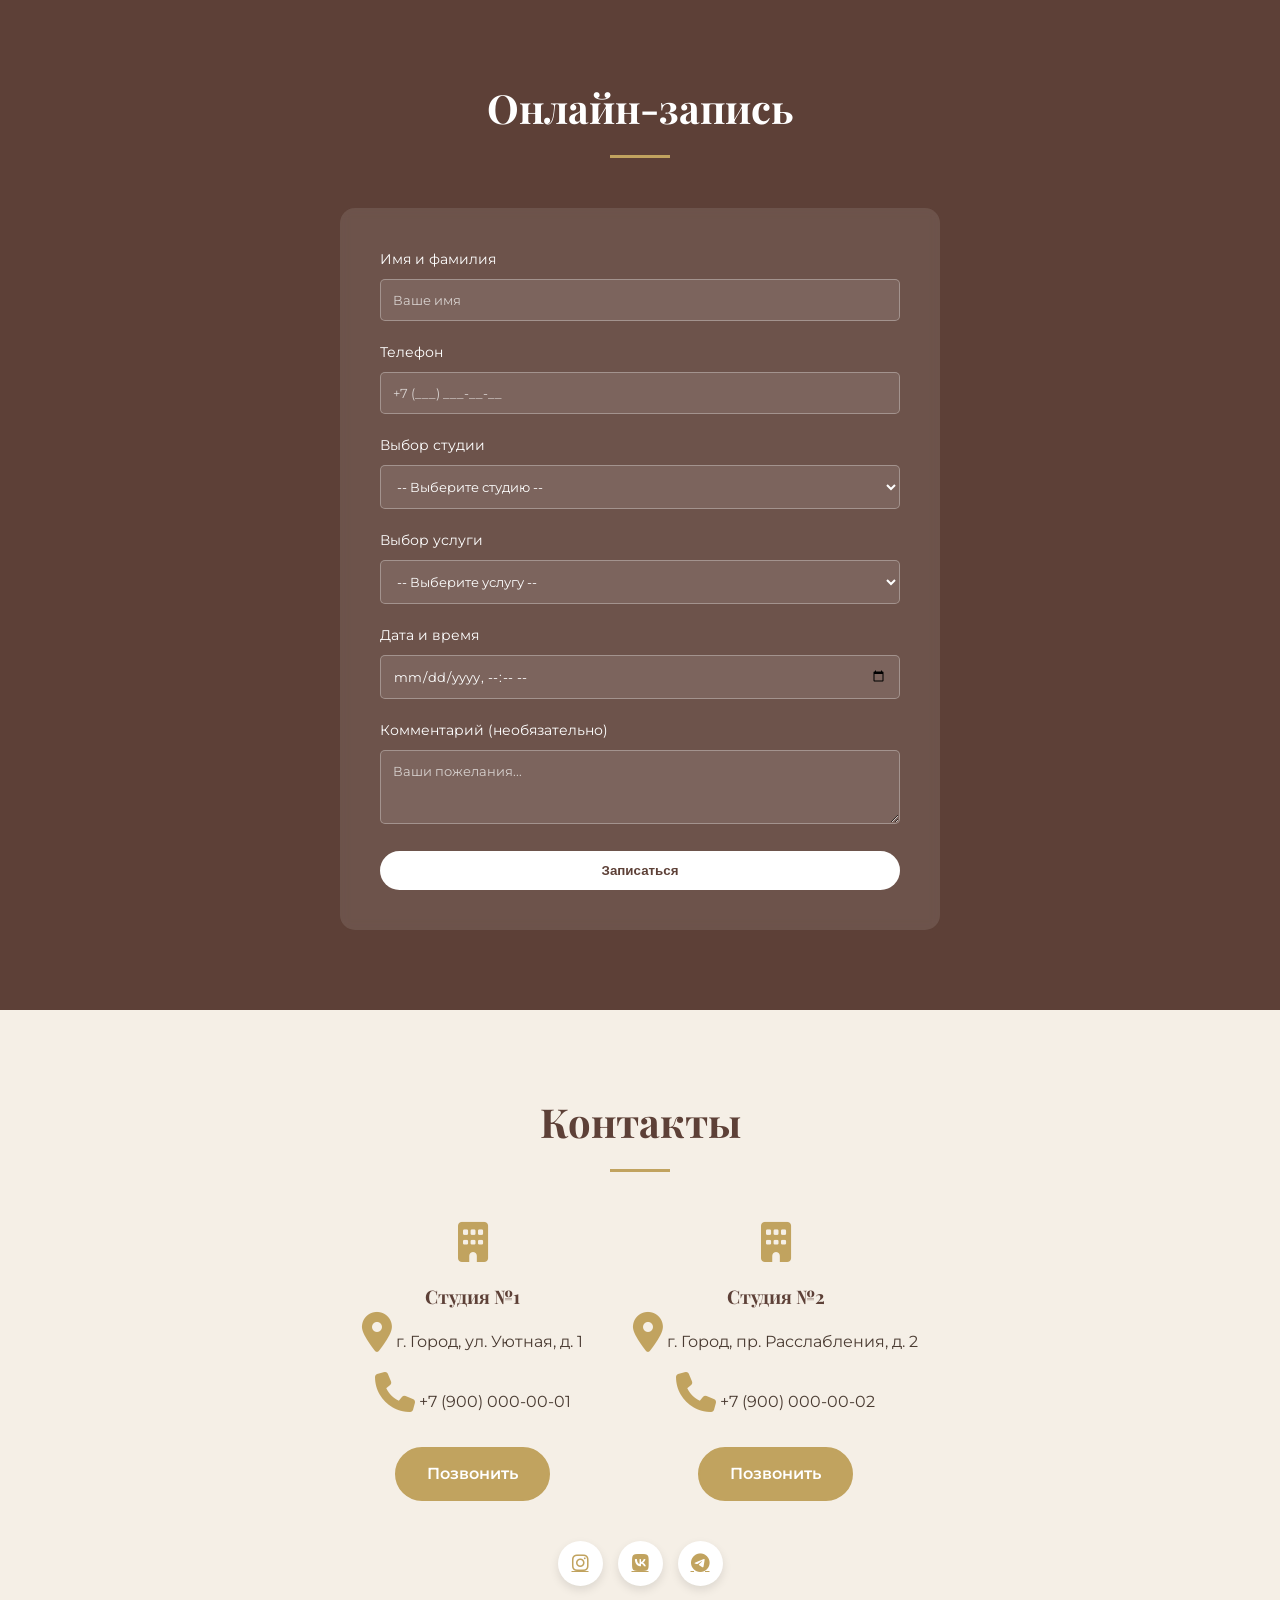
==== commit 18586e05: "Add files via upload" ====
--- a/index.html
+++ b/index.html
@@ -6,28 +6,25 @@
     <title>Студия массажа — Профессиональный массаж и спа-процедуры</title>
     <meta name="description" content="Профессиональный массаж для вашего здоровья и расслабления. Два уютных салона. Опытный мастер Эдем Мустафаев.">
     
-    <!-- Подключение шрифтов -->
     <link rel="preconnect" href="https://fonts.googleapis.com">
     <link rel="preconnect" href="https://fonts.gstatic.com" crossorigin>
     <link href="https://fonts.googleapis.com/css2?family=Playfair+Display:wght@400;600;700&family=Montserrat:wght@300;400;500;600&display=swap" rel="stylesheet">
-    
-    <!-- Подключение иконок -->
     <link rel="stylesheet" href="https://cdnjs.cloudflare.com/ajax/libs/font-awesome/6.4.0/css/all.min.css">
-    
-    <!-- Подключение CSS -->
     <link rel="stylesheet" href="css/style.css">
 </head>
 <body onload="setTimeout(function(){window.scrollTo(0,0)}, 0)">
 
-    <!-- Шапка -->
+    <!-- ШАПКА САЙТА -->
     <header id="header">
         <div class="container nav-container">
-            <a href="#" class="logo">Студия массажа</a>
+            <a href="index.html" class="logo">Студия массажа</a>
             <ul class="nav-menu" id="navMenu">
                 <li><a href="#hero">Главная</a></li>
                 <li><a href="#about">О нас</a></li>
                 <li><a href="#services">Услуги и цены</a></li>
-                <li><a href="#studios">Наши студии</a></li>
+                <!-- Ссылка теперь ведет на отдельную страницу -->
+                <li><a href="studios.html">Наши студии</a></li>
+                <li><a href="diplomas.html">Дипломы</a></li>
                 <li><a href="#booking">Запись онлайн</a></li>
                 <li><a href="#contacts">Контакты</a></li>
             </ul>
@@ -36,7 +33,7 @@
         </div>
     </header>
 
-    <!-- Hero -->
+    <!-- ГЛАВНЫЙ ЭКРАН (HERO) -->
     <section id="hero" class="hero">
         <div class="hero-content">
             <h1>Профессиональный массаж для вашего здоровья и расслабления</h1>
@@ -45,7 +42,7 @@
         </div>
     </section>
 
-    <!-- О мастере -->
+    <!-- О МАСТЕРЕ -->
     <section id="about" class="section-padding">
         <div class="container">
             <h2 class="section-title reveal">О мастере</h2>
@@ -57,7 +54,6 @@
                     <p><strong>Эдем Мустафаев</strong> — сертифицированный массажист с многолетним опытом. Обладатель множества дипломов и сертификатов по различным техникам массажа: классический, лимфодренажный, огненный, миофасциальный, точечный, баночный и другие.</p>
                     <p>Индивидуальный подход к каждому клиенту. Эдем создаст атмосферу полного доверия и комфорта, чтобы вы могли расслабиться и восстановить силы.</p>
                     
-                    <!-- БЛОК С ВИДЕО -->
                     <div class="video-container reveal">
                         <video controls poster="images/master.jpg">
                             <source src="videos/massage.mp4" type="video/mp4">
@@ -67,30 +63,24 @@
                 </div>
             </div>
             
+            <br><br>
+            <h3 class="section-title reveal" style="font-size: 1.8rem;">Примеры работ в салоне</h3>
             <div class="diplomas-grid reveal">
-                <div class="diploma-item" onclick="openModal('images/cert1.jpg', 'Сертификат 1')">
-                    <img src="images/cert1.jpg" alt="Диплом 1">
-                </div>
-                <div class="diploma-item" onclick="openModal('images/cert2.jpg', 'Сертификат 2')">
-                    <img src="images/cert2.jpg" alt="Диплом 2">
-                </div>
-                <div class="diploma-item" onclick="openModal('images/cert3.jpg', 'Сертификат 3')">
-                    <img src="images/cert3.jpg" alt="Диплом 3">
-                </div>
-                <div class="diploma-item" onclick="openModal('images/cert4.jpg', 'Сертификат 4')">
-                    <img src="images/cert4.jpg" alt="Диплом 4">
-                </div>
-                <div class="diploma-item" onclick="openModal('images/cert5.jpg', 'Сертификат 5')">
-                    <img src="images/cert5.jpg" alt="Диплом 5">
-                </div>
-                <div class="diploma-item" onclick="openModal('images/cert6.jpg', 'Сертификат 6')">
-                    <img src="images/cert6.jpg" alt="Диплом 6">
-                </div>
+                <div class="diploma-item" onclick="openModal('images/work1.jpg', 'Пример работы 1')"><img src="images/work1.jpg" alt="Пример работы 1"></div>
+                <div class="diploma-item" onclick="openModal('images/work2.jpg', 'Пример работы 2')"><img src="images/work2.jpg" alt="Пример работы 2"></div>
+                <div class="diploma-item" onclick="openModal('images/work3.jpg', 'Пример работы 3')"><img src="images/work3.jpg" alt="Пример работы 3"></div>
+                <div class="diploma-item" onclick="openModal('images/work4.jpg', 'Пример работы 4')"><img src="images/work4.jpg" alt="Пример работы 4"></div>
+                <div class="diploma-item" onclick="openModal('images/work5.jpg', 'Пример работы 5')"><img src="images/work5.jpg" alt="Пример работы 5"></div>
+                <div class="diploma-item" onclick="openModal('images/work6.jpg', 'Пример работы 6')"><img src="images/work6.jpg" alt="Пример работы 6"></div>
+            </div>
+
+            <div style="text-align: center; margin-top: 40px;" class="reveal">
+                <a href="diplomas.html" class="btn">Смотреть все дипломы</a>
             </div>
         </div>
     </section>
 
-    <!-- Услуги -->
+    <!-- УСЛУГИ И ЦЕНЫ -->
     <section id="services" class="section-padding" style="background-color: #EEE6DA;">
         <div class="container">
             <h2 class="section-title reveal">Услуги и цены</h2>
@@ -147,131 +137,47 @@
         </div>
     </section>
 
-    <!-- Студии -->
-    <section id="studios" class="section-padding">
-        <div class="container">
-            <h2 class="section-title reveal">Наши студии</h2>
-            <div class="studios-grid">
-                <!-- Студия 1 -->
-                <div class="studio-card reveal">
-                    <div class="studio-img-placeholder" style="background-image: url('images/studio1-1.jpg');" onclick="openGallery(['images/studio1-1.jpg', 'images/studio1-2.jpg', 'images/studio1-3.jpg'], 'Студия №1')">
-                        <span>Смотреть 3 фото</span>
-                    </div>
-                    <div class="studio-info">
-                        <h3>Студия №1</h3>
-                        <p><i class="fas fa-map-marker-alt"></i> г. Город, ул. Уютная, д. 1</p>
-                        <p><i class="fas fa-phone"></i> +7 (900) 000-00-01</p>
-                        <p><i class="fas fa-clock"></i> Ежедневно: 09:00 - 21:00</p>
-                        <a href="https://maps.google.com" target="_blank" class="btn" style="margin-top:15px; width:100%;">Показать на карте</a>
-                    </div>
-                </div>
-                <!-- Студия 2 -->
-                <div class="studio-card reveal">
-                    <div class="studio-img-placeholder" style="background-image: url('images/studio2-1.jpg');" onclick="openGallery(['images/studio2-1.jpg', 'images/studio2-2.jpg', 'images/studio2-3.jpg'], 'Студия №2')">
-                        <span>Смотреть 3 фото</span>
-                    </div>
-                    <div class="studio-info">
-                        <h3>Студия №2</h3>
-                        <p><i class="fas fa-map-marker-alt"></i> г. Город, пр. Расслабления, д. 2</p>
-                        <p><i class="fas fa-phone"></i> +7 (900) 000-00-02</p>
-                        <p><i class="fas fa-clock"></i> Ежедневно: 10:00 - 22:00</p>
-                        <a href="https://maps.google.com" target="_blank" class="btn" style="margin-top:15px; width:100%;">Показать на карте</a>
-                    </div>
-                </div>
-            </div>
-        </div>
-    </section>
+    <!-- ЗДЕСЬ БЫЛА СЕКЦИЯ СТУДИЙ, МЫ ЕЕ ПЕРЕНЕСЛИ НА ОТДЕЛЬНУЮ СТРАНИЦУ -->
 
-    <!-- Запись онлайн -->
+    <!-- ОНЛАЙН-ЗАПИСЬ -->
     <section id="booking" class="section-padding booking-section">
         <div class="container">
             <h2 class="section-title reveal">Онлайн-запись</h2>
             <form class="booking-form reveal" onsubmit="submitBooking(event)">
-                <div class="form-group">
-                    <label for="name">Имя и фамилия</label>
-                    <input type="text" id="name" class="form-control" placeholder="Ваше имя" required>
-                </div>
-                <div class="form-group">
-                    <label for="phone">Телефон</label>
-                    <input type="tel" id="phone" class="form-control" placeholder="+7 (___) ___-__-__" required>
-                </div>
-                <div class="form-group">
-                    <label for="studio">Выбор студии</label>
-                    <select id="studio" class="form-control" required>
-                        <option value="">-- Выберите студию --</option>
-                        <option value="1">Студия 1</option>
-                        <option value="2">Студия 2</option>
-                    </select>
-                </div>
-                <div class="form-group">
-                    <label for="service">Выбор услуги</label>
-                    <select id="service" class="form-control" required>
-                        <option value="">-- Выберите услугу --</option>
-                        <option>Классический массаж (1800 ₽)</option>
-                        <option>Массаж спины (900 ₽)</option>
-                        <option>Лимфодренажный массаж (1800 ₽)</option>
-                        <option>Огненный массаж (2500 ₽)</option>
-                        <option>Общий массаж всего тела (2500 ₽)</option>
-                        <option>Миофасциальный массаж (1800 ₽)</option>
-                        <option>Точечный массаж (1800 ₽)</option>
-                        <option>Баночный массаж (1800 ₽)</option>
-                    </select>
-                </div>
-                <div class="form-group">
-                    <label for="datetime">Дата и время</label>
-                    <input type="datetime-local" id="datetime" class="form-control" required>
-                </div>
-                <div class="form-group">
-                    <label for="comment">Комментарий (необязательно)</label>
-                    <textarea id="comment" class="form-control" rows="3" placeholder="Ваши пожелания..."></textarea>
-                </div>
+                <div class="form-group"><label for="name">Имя и фамилия</label><input type="text" id="name" class="form-control" placeholder="Ваше имя" required></div>
+                <div class="form-group"><label for="phone">Телефон</label><input type="tel" id="phone" class="form-control" placeholder="+7 (___) ___-__-__" required></div>
+                <div class="form-group"><label for="studio">Выбор студии</label><select id="studio" class="form-control" required><option value="">-- Выберите студию --</option><option value="1">Студия 1</option><option value="2">Студия 2</option></select></div>
+                <div class="form-group"><label for="service">Выбор услуги</label><select id="service" class="form-control" required><option value="">-- Выберите услугу --</option><option>Классический массаж (1800 ₽)</option><option>Массаж спины (900 ₽)</option><option>Лимфодренажный массаж (1800 ₽)</option><option>Огненный массаж (2500 ₽)</option><option>Общий массаж всего тела (2500 ₽)</option><option>Миофасциальный массаж (1800 ₽)</option><option>Точечный массаж (1800 ₽)</option><option>Баночный массаж (1800 ₽)</option></select></div>
+                <div class="form-group"><label for="datetime">Дата и время</label><input type="datetime-local" id="datetime" class="form-control" required></div>
+                <div class="form-group"><label for="comment">Комментарий (необязательно)</label><textarea id="comment" class="form-control" rows="3" placeholder="Ваши пожелания..."></textarea></div>
                 <button type="submit" class="btn" style="width: 100%; background: var(--white); color: var(--brown); border: none;">Записаться</button>
             </form>
         </div>
     </section>
 
-    <!-- Контакты -->
+    <!-- КОНТАКТЫ -->
     <section id="contacts" class="section-padding">
         <div class="container">
             <h2 class="section-title reveal">Контакты</h2>
             <div class="contacts-wrapper reveal">
-                <div class="contact-card">
-                    <i class="fas fa-building"></i>
-                    <h3>Студия №1</h3>
-                    <p><i class="fas fa-map-marker-alt"></i> г. Город, ул. Уютная, д. 1</p>
-                    <p><i class="fas fa-phone"></i> +7 (900) 000-00-01</p>
-                    <a href="tel:+79000000001" class="btn" style="margin-top: 15px;">Позвонить</a>
-                </div>
-                <div class="contact-card">
-                    <i class="fas fa-building"></i>
-                    <h3>Студия №2</h3>
-                    <p><i class="fas fa-map-marker-alt"></i> г. Город, пр. Расслабления, д. 2</p>
-                    <p><i class="fas fa-phone"></i> +7 (900) 000-00-02</p>
-                    <a href="tel:+79000000002" class="btn" style="margin-top: 15px;">Позвонить</a>
-                </div>
+                <div class="contact-card"><i class="fas fa-building"></i><h3>Студия №1</h3><p><i class="fas fa-map-marker-alt"></i> г. Город, ул. Уютная, д. 1</p><p><i class="fas fa-phone"></i> +7 (900) 000-00-01</p><a href="tel:+79000000001" class="btn" style="margin-top: 15px;">Позвонить</a></div>
+                <div class="contact-card"><i class="fas fa-building"></i><h3>Студия №2</h3><p><i class="fas fa-map-marker-alt"></i> г. Город, пр. Расслабления, д. 2</p><p><i class="fas fa-phone"></i> +7 (900) 000-00-02</p><a href="tel:+79000000002" class="btn" style="margin-top: 15px;">Позвонить</a></div>
             </div>
+            <!-- СОЦСЕТИ: Instagram, VK, Telegram -->
             <div class="social-links">
-                <a href="#" target="_blank"><i class="fab fa-instagram"></i></a>
-                <a href="#" target="_blank"><i class="fab fa-whatsapp"></i></a>
-                <a href="#" target="_blank"><i class="fab fa-telegram"></i></a>
+                <a href="https://www.instagram.com/edem_massagee/" target="_blank" title="Instagram"><i class="fab fa-instagram"></i></a>
+                <a href="https://vk.ru/edem_massage9" target="_blank" title="ВКонтакте"><i class="fab fa-vk"></i></a>
+                <a href="https://t.me/Edem_massage" target="_blank" title="Telegram"><i class="fab fa-telegram"></i></a>
             </div>
         </div>
     </section>
 
-    <!-- Плавающая кнопка -->
-    <a href="#booking" class="floating-btn" title="Записаться онлайн">
-        <i class="fas fa-calendar-check"></i>
-    </a>
+    <a href="#booking" class="floating-btn" title="Записаться онлайн"><i class="fas fa-calendar-check"></i></a>
 
-    <!-- Модальное окно -->
     <div id="myModal" class="modal">
-        <div class="modal-content">
-            <span class="modal-close" onclick="closeModal()">&times;</span>
-            <div id="modalBody"></div>
-        </div>
+        <div class="modal-content"><span class="modal-close" onclick="closeModal()">&times;</span><div id="modalBody"></div></div>
     </div>
 
-    <!-- Подключение JS -->
     <script src="js/script.js"></script>
 </body>
-</html>
+</html>
--- a/css/style.css
+++ b/css/style.css
@@ -188,7 +188,7 @@
     position: relative;
     width: 100%;
     margin-top: 40px;
-    padding-bottom: 56.25%; /* Соотношение 16:9 */
+    padding-bottom: 56.25%;
     height: 0;
     overflow: hidden;
     border-radius: 10px;
@@ -314,20 +314,19 @@
     background-size: cover;
     background-position: center;
     position: relative;
-}
-.studio-img-placeholder::before {
-    content: '\f030';
-    font-family: 'Font Awesome 6 Free';
-    font-weight: 900;
-    font-size: 2rem;
-    margin-right: 10px;
-}
+    transition: transform 0.3s;
+}
+.studio-img-placeholder:hover {
+    transform: scale(1.02);
+}
+/* Значок фотоаппарата удалён отсюда */
 .studio-img-placeholder span {
     font-size: 1rem;
     font-weight: 500;
-    background: rgba(255,255,255,0.8);
-    padding: 5px 10px;
+    background: rgba(255,255,255,0.9);
+    padding: 5px 15px;
     border-radius: 5px;
+    color: var(--brown);
 }
 
 .studio-info {
@@ -458,7 +457,7 @@
     position: fixed;
     top: 0; left: 0;
     width: 100%; height: 100%;
-    background-color: rgba(0,0,0,0.8);
+    background-color: rgba(0,0,0,0.85);
     z-index: 2000;
     justify-content: center;
     align-items: center;
@@ -469,7 +468,7 @@
     padding: 30px;
     border-radius: 10px;
     text-align: center;
-    max-width: 500px;
+    max-width: 800px; /* Увеличил ширину для слайдера */
     width: 100%;
     position: relative;
 }
@@ -485,6 +484,40 @@
     font-size: 1.5rem;
     color: var(--brown);
     cursor: pointer;
+    z-index: 20;
+}
+
+/* Слайдер галереи внутри модалки */
+.gallery-container {
+    position: relative;
+}
+.gallery-btn {
+    position: absolute;
+    top: 50%;
+    transform: translateY(-50%);
+    background-color: rgba(93, 64, 55, 0.7);
+    color: white;
+    border: none;
+    padding: 15px 20px;
+    font-size: 1.5rem;
+    cursor: pointer;
+    border-radius: 50%;
+    transition: background-color 0.3s;
+    z-index: 15;
+}
+.gallery-btn:hover {
+    background-color: var(--soft-gold);
+}
+.gallery-prev {
+    left: 10px;
+}
+.gallery-next {
+    right: 10px;
+}
+.gallery-counter {
+    margin-top: 10px;
+    font-size: 0.9rem;
+    color: #888;
 }
 
 /* Анимации при скролле */
@@ -527,4 +560,4 @@
     .booking-form {
         padding: 20px;
     }
-}+}
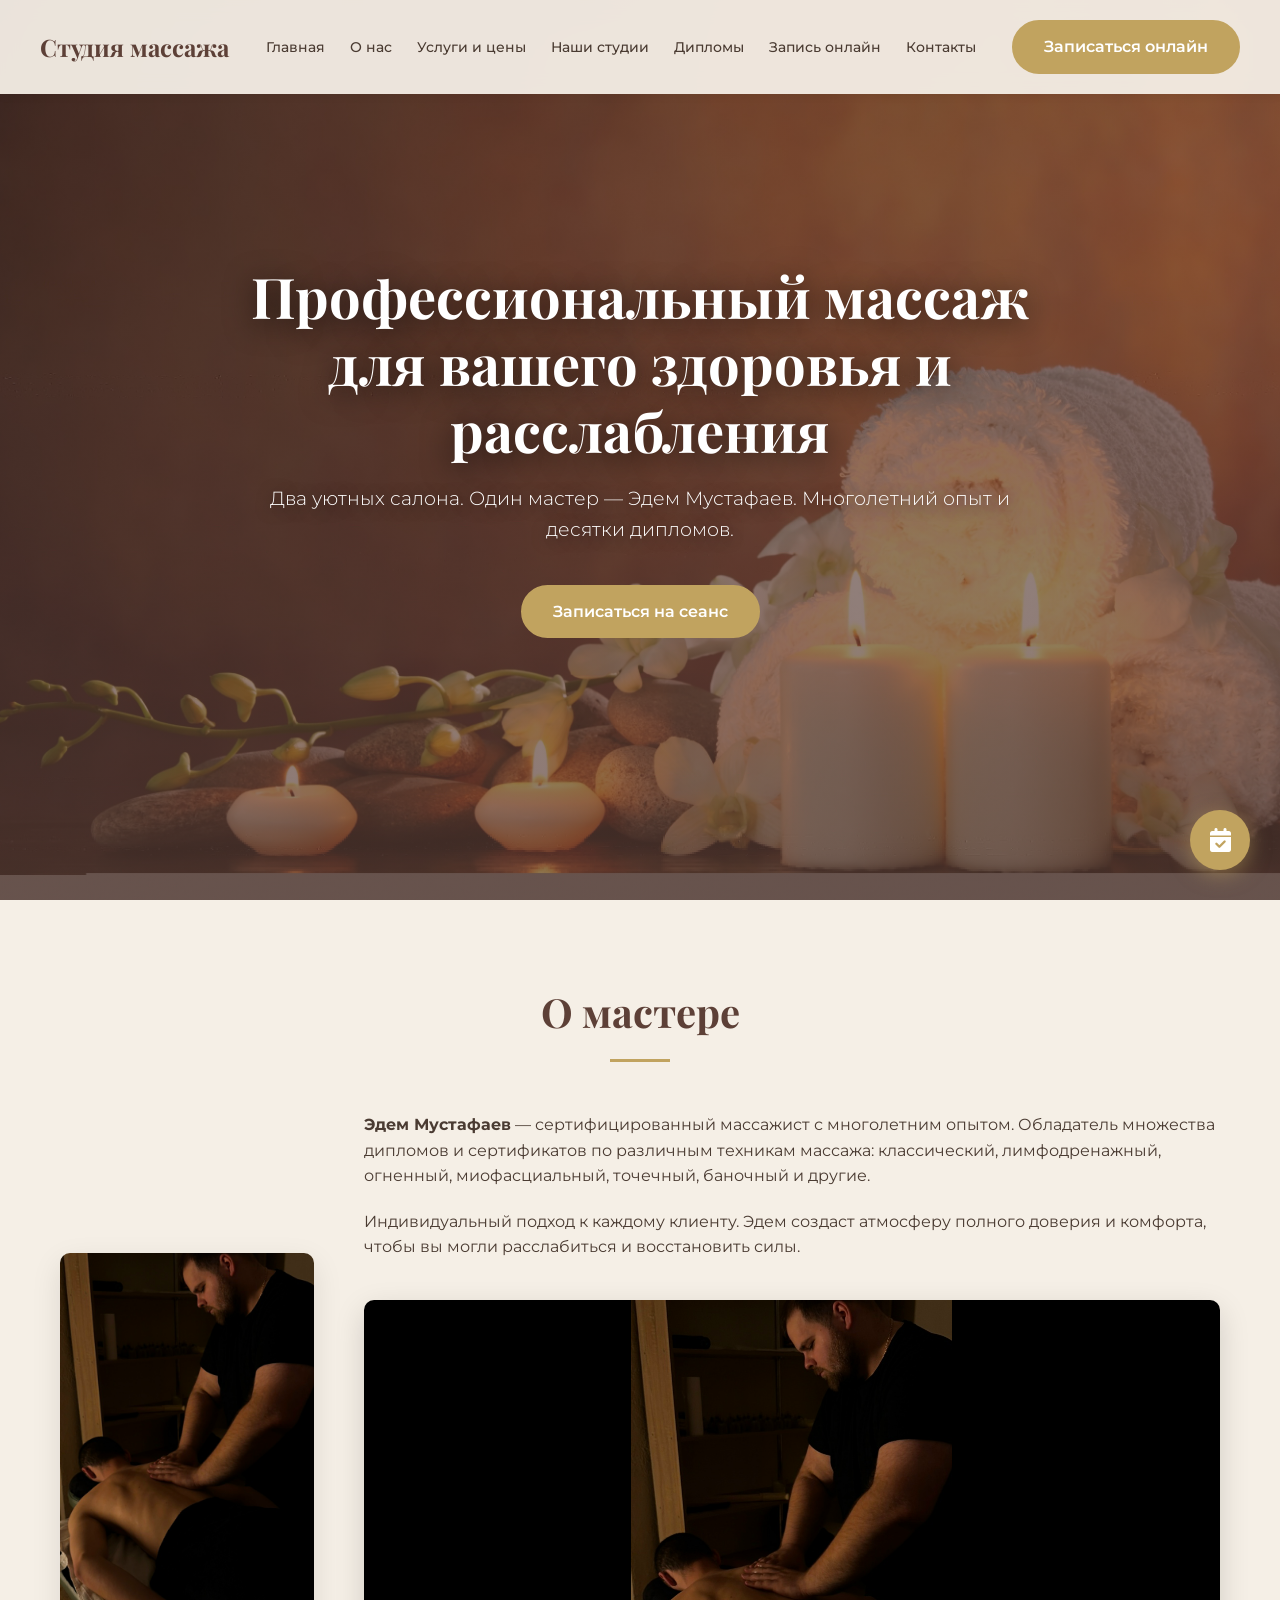
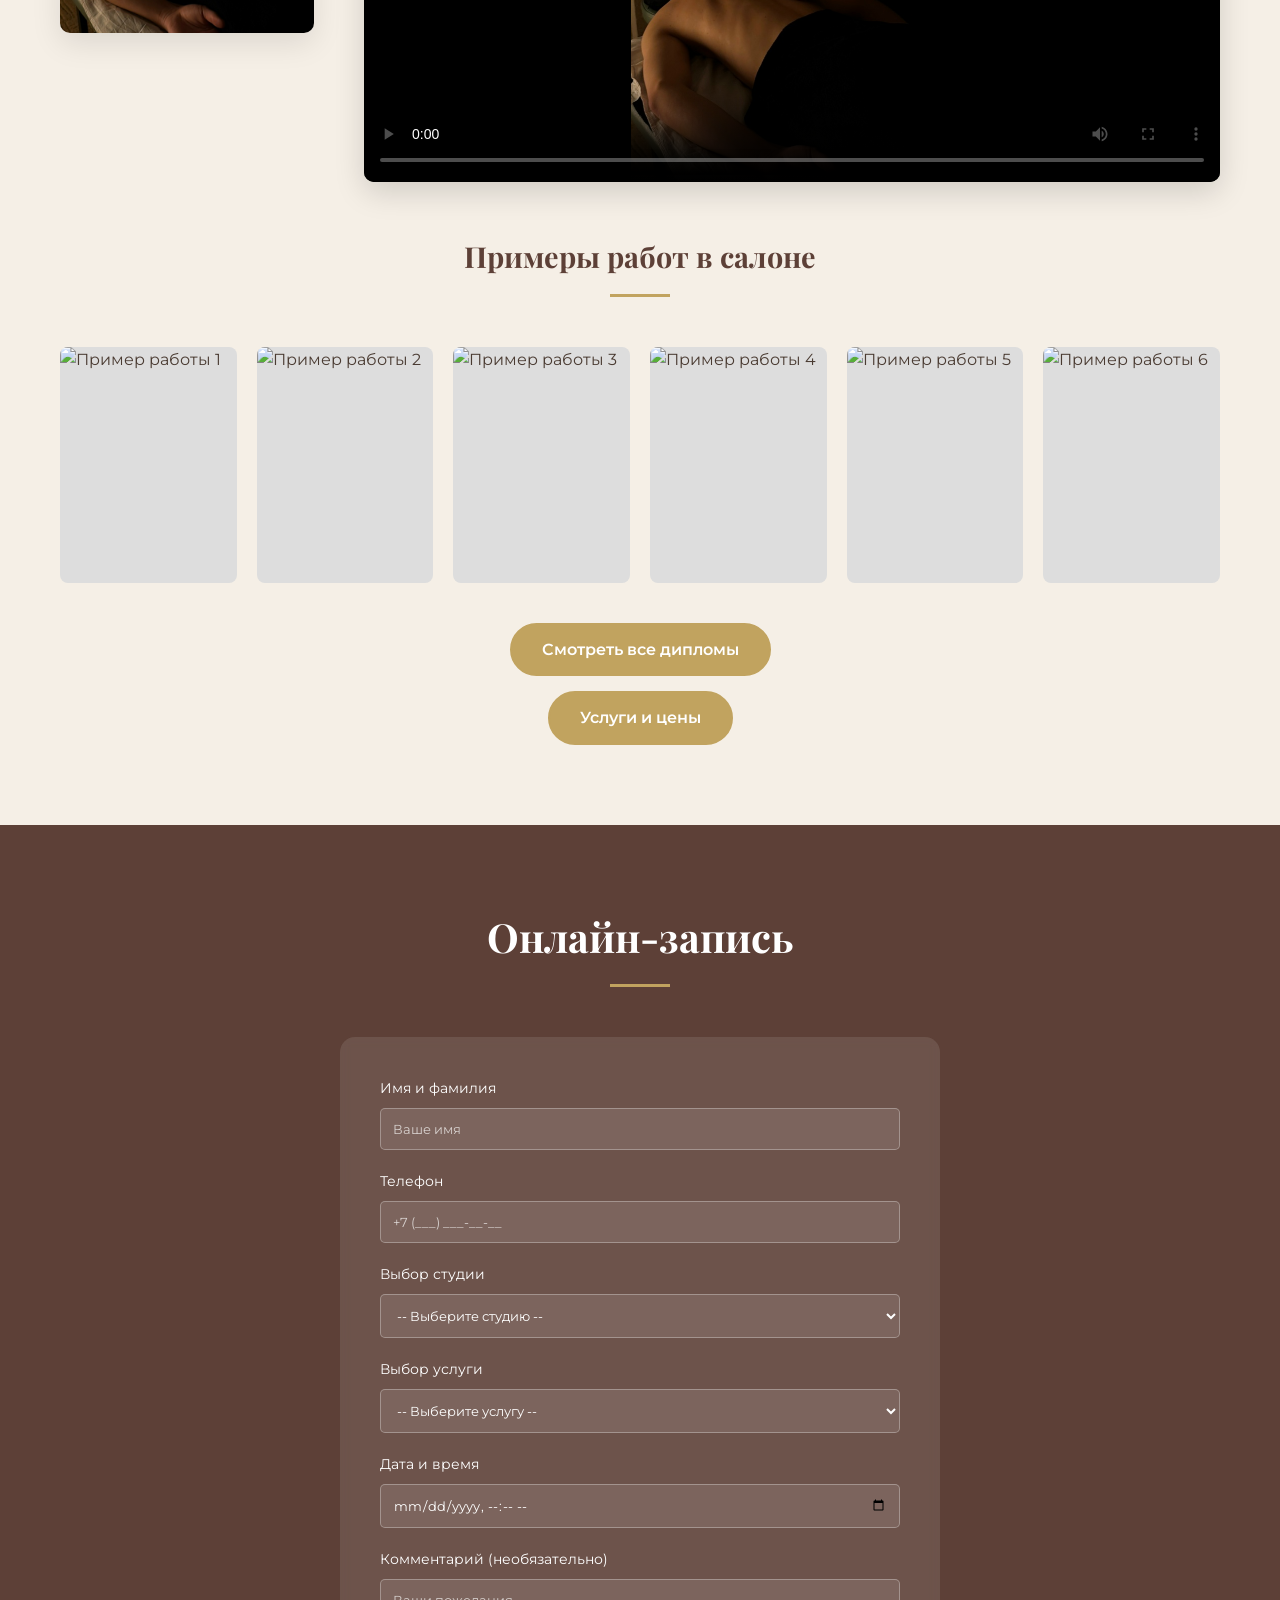
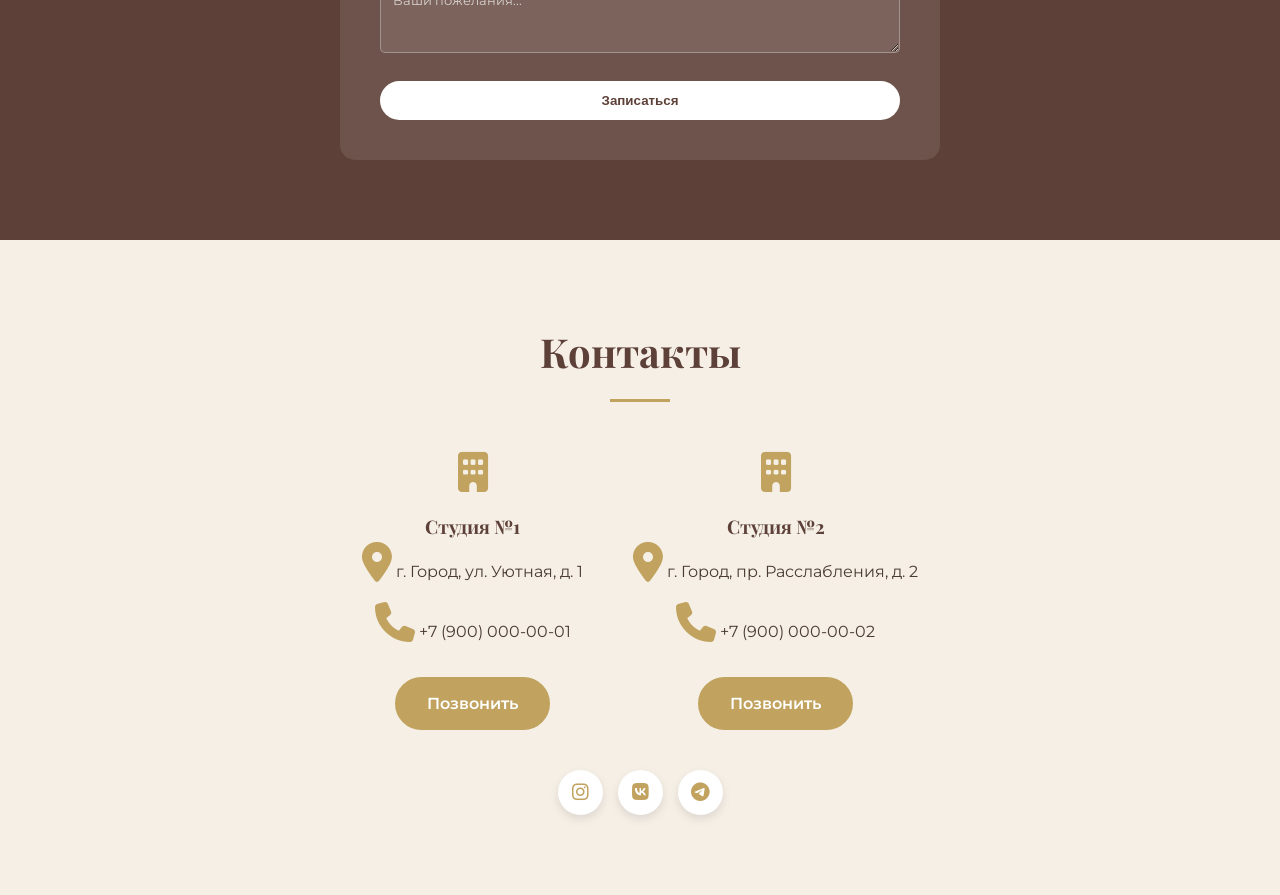
==== commit b8bd3beb: "Add files via upload" ====
--- a/index.html
+++ b/index.html
@@ -12,6 +12,7 @@
     <link rel="stylesheet" href="https://cdnjs.cloudflare.com/ajax/libs/font-awesome/6.4.0/css/all.min.css">
     <link rel="stylesheet" href="css/style.css">
 </head>
+<!-- Атрибут ниже предотвращает прокрутку страницы вниз при открытии -->
 <body onload="setTimeout(function(){window.scrollTo(0,0)}, 0)">
 
     <!-- ШАПКА САЙТА -->
@@ -21,8 +22,7 @@
             <ul class="nav-menu" id="navMenu">
                 <li><a href="#hero">Главная</a></li>
                 <li><a href="#about">О нас</a></li>
-                <li><a href="#services">Услуги и цены</a></li>
-                <!-- Ссылка теперь ведет на отдельную страницу -->
+                <li><a href="services.html">Услуги и цены</a></li>
                 <li><a href="studios.html">Наши студии</a></li>
                 <li><a href="diplomas.html">Дипломы</a></li>
                 <li><a href="#booking">Запись онлайн</a></li>
@@ -74,70 +74,13 @@
                 <div class="diploma-item" onclick="openModal('images/work6.jpg', 'Пример работы 6')"><img src="images/work6.jpg" alt="Пример работы 6"></div>
             </div>
 
-            <div style="text-align: center; margin-top: 40px;" class="reveal">
+            <!-- КНОПКИ ПЕРЕХОДА НА ДРУГИЕ СТРАНИЦЫ -->
+            <div style="text-align: center; margin-top: 40px; display: flex; flex-direction: column; align-items: center; gap: 15px;" class="reveal">
                 <a href="diplomas.html" class="btn">Смотреть все дипломы</a>
+                <a href="services.html" class="btn">Услуги и цены</a>
             </div>
         </div>
     </section>
-
-    <!-- УСЛУГИ И ЦЕНЫ -->
-    <section id="services" class="section-padding" style="background-color: #EEE6DA;">
-        <div class="container">
-            <h2 class="section-title reveal">Услуги и цены</h2>
-            <div class="services-grid">
-                <div class="service-card reveal">
-                    <h3>Классический массаж</h3>
-                    <p class="duration">60 мин.</p>
-                    <p class="price">1800 ₽</p>
-                    <div class="service-tooltip">Универсальный массаж для снятия напряжения и улучшения кровообращения.</div>
-                </div>
-                <div class="service-card reveal">
-                    <h3>Массаж спины</h3>
-                    <p class="duration">30 мин.</p>
-                    <p class="price">900 ₽</p>
-                    <div class="service-tooltip">Целенаправленное расслабление мышц спины, снятие болевого синдрома.</div>
-                </div>
-                <div class="service-card reveal">
-                    <h3>Лимфодренажный массаж</h3>
-                    <p class="duration">—</p>
-                    <p class="price">1800 ₽</p>
-                    <div class="service-tooltip">Устранение отеков, выведение лишней жидкости, детоксикация организма.</div>
-                </div>
-                <div class="service-card reveal">
-                    <h3>Огненный массаж</h3>
-                    <p class="duration">—</p>
-                    <p class="price">2500 ₽</p>
-                    <div class="service-tooltip">Уникальная техника с использованием огня для глубокого прогрева мышц.</div>
-                </div>
-                <div class="service-card reveal">
-                    <h3>Общий массаж всего тела</h3>
-                    <p class="duration">90 мин.</p>
-                    <p class="price">2500 ₽</p>
-                    <div class="service-tooltip">Полное расслабление от кончиков пальцев до головы, гармония души и тела.</div>
-                </div>
-                <div class="service-card reveal">
-                    <h3>Миофасциальный массаж</h3>
-                    <p class="duration">—</p>
-                    <p class="price">1800 ₽</p>
-                    <div class="service-tooltip">Глубокая работа с фасциями для восстановления подвижности суставов.</div>
-                </div>
-                <div class="service-card reveal">
-                    <h3>Точечный массаж</h3>
-                    <p class="duration">—</p>
-                    <p class="price">1800 ₽</p>
-                    <div class="service-tooltip">Воздействие на акуптурные точки для восстановления энергетического баланса.</div>
-                </div>
-                <div class="service-card reveal">
-                    <h3>Баночный массаж</h3>
-                    <p class="duration">—</p>
-                    <p class="price">1800 ₽</p>
-                    <div class="service-tooltip">Вакуумный массаж для улучшения лимфотока и кровообращения.</div>
-                </div>
-            </div>
-        </div>
-    </section>
-
-    <!-- ЗДЕСЬ БЫЛА СЕКЦИЯ СТУДИЙ, МЫ ЕЕ ПЕРЕНЕСЛИ НА ОТДЕЛЬНУЮ СТРАНИЦУ -->
 
     <!-- ОНЛАЙН-ЗАПИСЬ -->
     <section id="booking" class="section-padding booking-section">
--- a/css/style.css
+++ b/css/style.css
@@ -7,532 +7,124 @@
     --text-color: #4A3B32;
 }
 
-* {
-    margin: 0;
-    padding: 0;
-    box-sizing: border-box;
-}
-
-html {
-    scroll-behavior: smooth;
-}
-
-body {
-    font-family: 'Montserrat', sans-serif;
-    background-color: var(--beige);
-    color: var(--text-color);
-    line-height: 1.6;
-    overflow-x: hidden;
-}
-
-h1, h2, h3, h4 {
-    font-family: 'Playfair Display', serif;
-    color: var(--brown);
-}
-
-.container {
-    max-width: 1200px;
-    margin: 0 auto;
-    padding: 0 20px;
-}
-
-/* Кнопки */
-.btn {
-    display: inline-block;
-    padding: 12px 30px;
-    background-color: var(--soft-gold);
-    color: var(--white);
-    text-decoration: none;
-    border-radius: 50px;
-    font-weight: 600;
-    transition: all 0.3s ease;
-    border: 2px solid var(--soft-gold);
-    cursor: pointer;
-    text-align: center;
-}
-
-.btn:hover {
-    background-color: transparent;
-    color: var(--soft-gold);
-}
-
-/* Шапка */
-header {
-    position: fixed;
-    width: 100%;
-    top: 0;
-    left: 0;
-    z-index: 1000;
-    background-color: rgba(245, 239, 230, 0.95);
-    backdrop-filter: blur(10px);
-    box-shadow: 0 2px 10px rgba(0,0,0,0.05);
-}
-
-.nav-container {
-    display: flex;
-    justify-content: space-between;
-    align-items: center;
-    padding: 20px 0;
-}
-
-.logo {
-    font-family: 'Playfair Display', serif;
-    font-size: 24px;
-    font-weight: 700;
-    color: var(--brown);
-    text-decoration: none;
-}
-
-.nav-menu {
-    display: flex;
-    gap: 25px;
-    list-style: none;
-}
-
-.nav-menu a {
-    text-decoration: none;
-    color: var(--text-color);
-    font-size: 14px;
-    font-weight: 500;
-    transition: color 0.3s;
-}
-
-.nav-menu a:hover {
-    color: var(--soft-gold);
-}
-
-.header-cta {
-    background-color: var(--soft-gold);
-    color: var(--white);
-}
-
-.mobile-toggle {
-    display: none;
-    font-size: 24px;
-    background: none;
-    border: none;
-    color: var(--brown);
-    cursor: pointer;
-}
-
-/* Hero Секция */
-.hero {
-    position: relative;
-    height: 100vh;
-    display: flex;
-    align-items: center;
-    justify-content: center;
-    text-align: center;
-    color: var(--white);
-    background: linear-gradient(rgba(62, 39, 35, 0.55), rgba(93, 64, 55, 0.7)), url('../images/hero-bg.jpg') center/cover no-repeat;
-}
-
-.hero-content {
-    max-width: 850px;
-    padding: 0 20px;
-}
-
-.hero-content h1 {
-    font-size: 3.5rem;
-    color: var(--white);
-    margin-bottom: 20px;
-    line-height: 1.2;
-    text-shadow: 0 4px 30px rgba(0,0,0,0.7);
-}
-
-.hero-content p {
-    font-size: 1.2rem;
-    margin: 0 auto 40px;
-    font-weight: 300;
-    text-shadow: 0 2px 15px rgba(0,0,0,0.6);
-}
-
-/* О мастере */
-.section-padding {
-    padding: 80px 0;
-}
-
-.section-title {
-    text-align: center;
-    font-size: 2.5rem;
-    margin-bottom: 50px;
-    position: relative;
-}
-.section-title::after {
-    content: '';
-    display: block;
-    width: 60px;
-    height: 3px;
-    background-color: var(--soft-gold);
-    margin: 15px auto 0;
-}
-
-.about-wrapper {
-    display: flex;
-    gap: 50px;
-    align-items: center;
-}
-
-.about-img img {
-    width: 100%;
-    border-radius: 10px;
-    box-shadow: 0 10px 30px rgba(0,0,0,0.1);
-}
-
-.about-text p {
-    margin-bottom: 20px;
-}
-
-/* Видео */
-.video-container {
-    position: relative;
-    width: 100%;
-    margin-top: 40px;
-    padding-bottom: 56.25%;
-    height: 0;
-    overflow: hidden;
-    border-radius: 10px;
-    box-shadow: 0 10px 30px rgba(0,0,0,0.15);
-    background-color: #000;
-}
-.video-container video,
-.video-container iframe {
-    position: absolute;
-    top: 0;
-    left: 0;
-    width: 100%;
-    height: 100%;
-    border: none;
-}
-
-.diplomas-grid {
-    display: grid;
-    grid-template-columns: repeat(auto-fit, minmax(150px, 1fr));
-    gap: 20px;
-    margin-top: 40px;
-}
-
-.diploma-item {
-    background-color: #ddd;
-    aspect-ratio: 3/4;
-    border-radius: 8px;
-    overflow: hidden;
-    cursor: pointer;
-    transition: transform 0.3s;
-}
-.diploma-item img {
-    width: 100%;
-    height: 100%;
-    object-fit: cover;
-}
-.diploma-item:hover {
-    transform: scale(1.02);
-}
-
-/* Услуги */
-.services-grid {
-    display: grid;
-    grid-template-columns: repeat(auto-fill, minmax(300px, 1fr));
-    gap: 20px;
-}
-
-.service-card {
-    background-color: var(--white);
-    padding: 25px;
-    border-radius: 10px;
-    box-shadow: 0 5px 15px rgba(0,0,0,0.05);
-    position: relative;
-    transition: all 0.3s;
-    border: 1px solid transparent;
-}
-.service-card:hover {
-    border-color: var(--soft-gold);
-    box-shadow: 0 8px 25px rgba(193, 163, 95, 0.15);
-}
-
-.service-card h3 {
-    font-size: 1.2rem;
-    margin-bottom: 10px;
-}
-.service-card .price {
-    color: var(--soft-gold);
-    font-size: 1.5rem;
-    font-weight: 700;
-    font-family: 'Playfair Display', serif;
-}
-.service-card .duration {
-    font-size: 0.9rem;
-    color: #888;
-    margin-bottom: 15px;
-}
-.service-tooltip {
-    position: absolute;
-    bottom: 100%;
-    left: 50%;
-    transform: translateX(-50%) translateY(10px);
-    background-color: var(--dark-brown);
-    color: var(--white);
-    padding: 10px 15px;
-    border-radius: 5px;
-    font-size: 0.85rem;
-    width: 220px;
-    opacity: 0;
-    visibility: hidden;
-    transition: all 0.3s;
-    z-index: 10;
-    text-align: center;
-}
-.service-card:hover .service-tooltip {
-    opacity: 1;
-    visibility: visible;
-    transform: translateX(-50%) translateY(0);
-}
-
-/* Студии */
-.studios-grid {
-    display: grid;
-    grid-template-columns: repeat(auto-fit, minmax(300px, 1fr));
-    gap: 40px;
-}
-
-.studio-card {
-    background-color: var(--white);
-    border-radius: 12px;
-    overflow: hidden;
-    box-shadow: 0 10px 30px rgba(0,0,0,0.08);
-}
-
-.studio-img-placeholder {
-    width: 100%;
-    height: 250px;
-    background-color: #E0D6C8;
-    display: flex;
-    align-items: center;
-    justify-content: center;
-    color: #8a7a66;
-    cursor: pointer;
-    background-size: cover;
-    background-position: center;
-    position: relative;
-    transition: transform 0.3s;
-}
-.studio-img-placeholder:hover {
-    transform: scale(1.02);
-}
-/* Значок фотоаппарата удалён отсюда */
-.studio-img-placeholder span {
-    font-size: 1rem;
-    font-weight: 500;
-    background: rgba(255,255,255,0.9);
-    padding: 5px 15px;
-    border-radius: 5px;
-    color: var(--brown);
-}
-
-.studio-info {
-    padding: 25px;
-}
-.studio-info h3 {
-    margin-bottom: 15px;
-    color: var(--brown);
-}
-.studio-info p {
-    margin-bottom: 10px;
-    font-size: 0.95rem;
-    display: flex;
-    align-items: center;
-    gap: 10px;
-}
-.studio-info i {
-    color: var(--soft-gold);
-}
-
-/* Запись онлайн */
-.booking-section {
-    background-color: var(--brown);
-    color: var(--white);
-}
-.booking-section h2 {
-    color: var(--white);
-}
-.booking-form {
-    max-width: 600px;
-    margin: 0 auto;
-    background-color: rgba(255,255,255,0.1);
-    padding: 40px;
-    border-radius: 15px;
-    backdrop-filter: blur(5px);
-}
-.form-group {
-    margin-bottom: 20px;
-}
-.form-group label {
-    display: block;
-    margin-bottom: 8px;
-    font-size: 0.9rem;
-}
-.form-control {
-    width: 100%;
-    padding: 12px;
-    border: 1px solid rgba(255,255,255,0.3);
-    background-color: rgba(255,255,255,0.1);
-    color: var(--white);
-    border-radius: 5px;
-    font-family: inherit;
-}
-.form-control option {
-    color: black;
-}
-.form-control::placeholder {
-    color: rgba(255,255,255,0.7);
-}
-
-/* Контакты */
-.contacts-wrapper {
-    display: flex;
-    justify-content: center;
-    gap: 50px;
-    flex-wrap: wrap;
-}
-.contact-card {
-    text-align: center;
-    max-width: 300px;
-}
-.contact-card i {
-    font-size: 2.5rem;
-    color: var(--soft-gold);
-    margin-bottom: 20px;
-}
-.social-links {
-    display: flex;
-    justify-content: center;
-    gap: 15px;
-    margin-top: 40px;
-}
-.social-links a {
-    width: 45px;
-    height: 45px;
-    border-radius: 50%;
-    background-color: var(--white);
-    display: flex;
-    align-items: center;
-    justify-content: center;
-    color: var(--soft-gold);
-    font-size: 1.2rem;
-    box-shadow: 0 4px 10px rgba(0,0,0,0.1);
-    transition: all 0.3s;
-}
-.social-links a:hover {
-    background-color: var(--soft-gold);
-    color: var(--white);
-}
-
-/* Плавающая кнопка */
-.floating-btn {
-    position: fixed;
-    bottom: 30px;
-    right: 30px;
-    background-color: var(--soft-gold);
-    color: var(--white);
-    width: 60px;
-    height: 60px;
-    border-radius: 50%;
-    display: flex;
-    align-items: center;
-    justify-content: center;
-    font-size: 1.5rem;
-    text-decoration: none;
-    box-shadow: 0 5px 20px rgba(193, 163, 95, 0.5);
-    z-index: 999;
-    transition: all 0.3s;
-}
-.floating-btn:hover {
-    transform: scale(1.1);
-    background-color: var(--brown);
-}
-
-/* Модальные окна */
-.modal {
-    display: none;
-    position: fixed;
-    top: 0; left: 0;
-    width: 100%; height: 100%;
-    background-color: rgba(0,0,0,0.85);
-    z-index: 2000;
-    justify-content: center;
-    align-items: center;
-    padding: 20px;
-}
-.modal-content {
-    background-color: var(--white);
-    padding: 30px;
-    border-radius: 10px;
-    text-align: center;
-    max-width: 800px; /* Увеличил ширину для слайдера */
-    width: 100%;
-    position: relative;
-}
-.modal-content img {
-    max-width: 100%;
-    max-height: 70vh;
-    border-radius: 8px;
-    margin-bottom: 15px;
-}
-.modal-close {
-    position: absolute;
-    top: 10px; right: 15px;
-    font-size: 1.5rem;
-    color: var(--brown);
-    cursor: pointer;
-    z-index: 20;
-}
-
-/* Слайдер галереи внутри модалки */
-.gallery-container {
-    position: relative;
-}
-.gallery-btn {
-    position: absolute;
-    top: 50%;
-    transform: translateY(-50%);
-    background-color: rgba(93, 64, 55, 0.7);
-    color: white;
-    border: none;
-    padding: 15px 20px;
-    font-size: 1.5rem;
-    cursor: pointer;
-    border-radius: 50%;
-    transition: background-color 0.3s;
-    z-index: 15;
-}
-.gallery-btn:hover {
-    background-color: var(--soft-gold);
-}
-.gallery-prev {
-    left: 10px;
-}
-.gallery-next {
-    right: 10px;
-}
-.gallery-counter {
-    margin-top: 10px;
-    font-size: 0.9rem;
-    color: #888;
-}
-
-/* Анимации при скролле */
-.reveal {
-    opacity: 0;
-    transform: translateY(30px);
-    transition: all 1s ease;
-}
-.reveal.active {
-    opacity: 1;
-    transform: translateY(0);
-}
-
-/* Адаптивность */
+* { margin: 0; padding: 0; box-sizing: border-box; }
+html { scroll-behavior: smooth; }
+body { font-family: 'Montserrat', sans-serif; background-color: var(--beige); color: var(--text-color); line-height: 1.6; overflow-x: hidden; }
+h1, h2, h3, h4 { font-family: 'Playfair Display', serif; color: var(--brown); }
+.container { max-width: 1200px; margin: 0 auto; padding: 0 20px; }
+
+/* КНОПКИ */
+.btn { display: inline-block; padding: 12px 30px; background-color: var(--soft-gold); color: var(--white); text-decoration: none; border-radius: 50px; font-weight: 600; transition: all 0.3s ease; border: 2px solid var(--soft-gold); cursor: pointer; text-align: center; }
+.btn:hover { background-color: transparent; color: var(--soft-gold); }
+
+/* ШАПКА */
+header { position: fixed; width: 100%; top: 0; left: 0; z-index: 1000; background-color: rgba(245, 239, 230, 0.95); backdrop-filter: blur(10px); box-shadow: 0 2px 10px rgba(0,0,0,0.05); }
+.nav-container { display: flex; justify-content: space-between; align-items: center; padding: 20px 0; }
+.logo { font-family: 'Playfair Display', serif; font-size: 24px; font-weight: 700; color: var(--brown); text-decoration: none; cursor: pointer; }
+.nav-menu { display: flex; gap: 25px; list-style: none; }
+.nav-menu a { text-decoration: none; color: var(--text-color); font-size: 14px; font-weight: 500; transition: color 0.3s; cursor: pointer; }
+.nav-menu a:hover { color: var(--soft-gold); }
+.header-cta { background-color: var(--soft-gold); color: var(--white); }
+.mobile-toggle { display: none; font-size: 24px; background: none; border: none; color: var(--brown); cursor: pointer; }
+
+/* HERO */
+.hero { position: relative; height: 100vh; display: flex; align-items: center; justify-content: center; text-align: center; color: var(--white); background: linear-gradient(rgba(62, 39, 35, 0.55), rgba(93, 64, 55, 0.7)), url('../images/hero-bg.jpg') center/cover no-repeat; }
+.hero-content { max-width: 850px; padding: 0 20px; }
+.hero-content h1 { font-size: 3.5rem; color: var(--white); margin-bottom: 20px; line-height: 1.2; text-shadow: 0 4px 30px rgba(0,0,0,0.7); }
+.hero-content p { font-size: 1.2rem; margin: 0 auto 40px; font-weight: 300; text-shadow: 0 2px 15px rgba(0,0,0,0.6); }
+
+/* ОБЩИЕ КЛАССЫ */
+.section-padding { padding: 80px 0; }
+.section-title { text-align: center; font-size: 2.5rem; margin-bottom: 50px; position: relative; }
+.section-title::after { content: ''; display: block; width: 60px; height: 3px; background-color: var(--soft-gold); margin: 15px auto 0; }
+
+/* О МАСТЕРЕ */
+.about-wrapper { display: flex; gap: 50px; align-items: center; }
+.about-img img { width: 100%; border-radius: 10px; box-shadow: 0 10px 30px rgba(0,0,0,0.1); }
+.about-text p { margin-bottom: 20px; }
+
+/* ВИДЕО */
+.video-container { position: relative; width: 100%; margin-top: 40px; padding-bottom: 56.25%; height: 0; overflow: hidden; border-radius: 10px; box-shadow: 0 10px 30px rgba(0,0,0,0.15); background-color: #000; }
+.video-container video, .video-container iframe { position: absolute; top: 0; left: 0; width: 100%; height: 100%; border: none; }
+
+/* ГАЛЕРЕИ */
+.diplomas-grid { display: grid; grid-template-columns: repeat(auto-fit, minmax(150px, 1fr)); gap: 20px; margin-top: 40px; }
+.diploma-item { background-color: #ddd; aspect-ratio: 3/4; border-radius: 8px; overflow: hidden; cursor: pointer; transition: transform 0.3s; }
+.diploma-item img { width: 100%; height: 100%; object-fit: cover; }
+.diploma-item:hover { transform: scale(1.02); }
+
+/* УСЛУГИ */
+.services-grid { display: grid; grid-template-columns: repeat(auto-fill, minmax(300px, 1fr)); gap: 20px; }
+.service-card { background-color: var(--white); padding: 25px; border-radius: 10px; box-shadow: 0 5px 15px rgba(0,0,0,0.05); position: relative; transition: all 0.3s; border: 1px solid transparent; }
+.service-card:hover { border-color: var(--soft-gold); box-shadow: 0 8px 25px rgba(193, 163, 95, 0.15); }
+.service-card h3 { font-size: 1.2rem; margin-bottom: 10px; }
+.service-card .price { color: var(--soft-gold); font-size: 1.5rem; font-weight: 700; font-family: 'Playfair Display', serif; }
+.service-card .duration { font-size: 0.9rem; color: #888; margin-bottom: 15px; }
+.service-tooltip { position: absolute; bottom: 100%; left: 50%; transform: translateX(-50%) translateY(10px); background-color: var(--dark-brown); color: var(--white); padding: 10px 15px; border-radius: 5px; font-size: 0.85rem; width: 220px; opacity: 0; visibility: hidden; transition: all 0.3s; z-index: 10; text-align: center; }
+.service-card:hover .service-tooltip { opacity: 1; visibility: visible; transform: translateX(-50%) translateY(0); }
+
+/* СТУДИИ */
+.studios-grid { display: grid; grid-template-columns: repeat(auto-fit, minmax(300px, 1fr)); gap: 40px; }
+.studio-card { background-color: var(--white); border-radius: 12px; overflow: hidden; box-shadow: 0 10px 30px rgba(0,0,0,0.08); }
+.studio-img-placeholder { width: 100%; height: 250px; background-color: #E0D6C8; display: flex; align-items: center; justify-content: center; color: #8a7a66; cursor: pointer; background-size: cover; background-position: center; position: relative; transition: transform 0.3s; }
+.studio-img-placeholder:hover { transform: scale(1.02); }
+.studio-img-placeholder span { font-size: 1rem; font-weight: 500; background: rgba(255,255,255,0.9); padding: 5px 15px; border-radius: 5px; color: var(--brown); }
+.studio-info { padding: 25px; }
+.studio-info h3 { margin-bottom: 15px; color: var(--brown); }
+.studio-info p { margin-bottom: 10px; font-size: 0.95rem; display: flex; align-items: center; gap: 10px; }
+.studio-info i { color: var(--soft-gold); }
+
+/* ЗАПИСЬ */
+.booking-section { background-color: var(--brown); color: var(--white); }
+.booking-section h2 { color: var(--white); }
+.booking-form { max-width: 600px; margin: 0 auto; background-color: rgba(255,255,255,0.1); padding: 40px; border-radius: 15px; backdrop-filter: blur(5px); }
+.form-group { margin-bottom: 20px; }
+.form-group label { display: block; margin-bottom: 8px; font-size: 0.9rem; }
+.form-control { width: 100%; padding: 12px; border: 1px solid rgba(255,255,255,0.3); background-color: rgba(255,255,255,0.1); color: var(--white); border-radius: 5px; font-family: inherit; }
+.form-control option { color: black; }
+.form-control::placeholder { color: rgba(255,255,255,0.7); }
+
+/* КОНТАКТЫ */
+.contacts-wrapper { display: flex; justify-content: center; gap: 50px; flex-wrap: wrap; }
+.contact-card { text-align: center; max-width: 300px; }
+.contact-card i { font-size: 2.5rem; color: var(--soft-gold); margin-bottom: 20px; }
+.social-links { display: flex; justify-content: center; gap: 15px; margin-top: 40px; }
+.social-links a { width: 45px; height: 45px; border-radius: 50%; background-color: var(--white); display: flex; align-items: center; justify-content: center; color: var(--soft-gold); font-size: 1.2rem; box-shadow: 0 4px 10px rgba(0,0,0,0.1); transition: all 0.3s; text-decoration: none; }
+.social-links a:hover { background-color: var(--soft-gold); color: var(--white); }
+
+/* ПЛАВАЮЩАЯ КНОПКА */
+.floating-btn { position: fixed; bottom: 30px; right: 30px; background-color: var(--soft-gold); color: var(--white); width: 60px; height: 60px; border-radius: 50%; display: flex; align-items: center; justify-content: center; font-size: 1.5rem; text-decoration: none; box-shadow: 0 5px 20px rgba(193, 163, 95, 0.5); z-index: 999; transition: all 0.3s; }
+.floating-btn:hover { transform: scale(1.1); background-color: var(--brown); }
+
+/* МОДАЛЬНЫЕ ОКНА */
+.modal { display: none; position: fixed; top: 0; left: 0; width: 100%; height: 100%; background-color: rgba(0,0,0,0.85); z-index: 2000; justify-content: center; align-items: center; padding: 20px; }
+.modal-content { background-color: var(--white); padding: 30px; border-radius: 10px; text-align: center; max-width: 800px; width: 100%; position: relative; }
+.modal-content img { max-width: 100%; max-height: 70vh; border-radius: 8px; margin-bottom: 15px; }
+.modal-close { position: absolute; top: 10px; right: 15px; font-size: 1.5rem; color: var(--brown); cursor: pointer; z-index: 20; }
+.gallery-container { position: relative; }
+.gallery-btn { position: absolute; top: 50%; transform: translateY(-50%); background-color: rgba(93, 64, 55, 0.7); color: white; border: none; padding: 15px 20px; font-size: 1.5rem; cursor: pointer; border-radius: 50%; transition: background-color 0.3s; z-index: 15; }
+.gallery-btn:hover { background-color: var(--soft-gold); }
+.gallery-prev { left: 10px; }
+.gallery-next { right: 10px; }
+.gallery-counter { margin-top: 10px; font-size: 0.9rem; color: #888; }
+
+/* АНИМАЦИИ */
+.reveal { opacity: 0; transform: translateY(30px); transition: all 1s ease; }
+.reveal.active { opacity: 1; transform: translateY(0); }
+
+/* ============================================== */
+/* АДАПТИВНОСТЬ ДЛЯ МОБИЛЬНЫХ (ТЕЛЕФОНОВ И ПЛАНШЕТОВ) */
+/* ============================================== */
+
 @media (max-width: 768px) {
+    /* Меню в одну колонку, прячем кнопку в шапке */
+    .nav-container {
+        padding: 15px 0;
+        flex-wrap: wrap;
+    }
+    .header-cta {
+        display: none; /* На телефоне кнопка в меню не нужна, есть плавающая кнопка */
+    }
     .nav-menu {
         display: none;
         position: absolute;
@@ -544,6 +136,8 @@
         padding: 20px;
         gap: 15px;
         box-shadow: 0 5px 10px rgba(0,0,0,0.1);
+        max-height: 400px;
+        overflow-y: auto;
     }
     .nav-menu.active {
         display: flex;
@@ -551,13 +145,110 @@
     .mobile-toggle {
         display: block;
     }
+
+    /* Главный экран */
+    .hero {
+        height: 90vh; /* Чуть короче, чтобы влезло */
+        background-attachment: scroll; /* Отключаем параллакс (тормозит на телефоне) */
+    }
+    .hero-content {
+        padding: 0 25px; /* Отступы от краев, чтобы текст не прилипал */
+    }
     .hero-content h1 {
-        font-size: 2rem;
-    }
+        font-size: 2.2rem; /* Уменьшаем шрифт */
+        line-height: 1.3;
+    }
+    .hero-content p {
+        font-size: 1.1rem;
+    }
+
+    /* Секции (О нас, Услуги и тд) */
+    .section-padding {
+        padding: 50px 0; /* Уменьшаем отступы для экономии места */
+    }
+    .section-title {
+        font-size: 1.8rem; /* Уменьшаем заголовки */
+        margin-bottom: 30px;
+    }
+
+    /* Блок "О мастере" в одну колонку */
     .about-wrapper {
         flex-direction: column;
-    }
+        gap: 30px;
+    }
+
+    /* Сетка услуг в 1 колонку */
+    .services-grid {
+        grid-template-columns: 1fr; /* 1 в ряд */
+        gap: 15px;
+    }
+    /* Прячем всплывающие подсказки на телефоне (так как нет наведения мыши) */
+    .service-tooltip {
+        display: none;
+    }
+
+    /* Сетка студий в 1 колонку */
+    .studios-grid {
+        grid-template-columns: 1fr;
+        gap: 30px;
+    }
+
+    /* Форма записи */
     .booking-form {
+        padding: 25px; /* Уменьшаем внутренние отступы */
+    }
+    /* Фикс для Apple (чтобы экран не увеличивался при клике на инпут) */
+    .form-control {
+        font-size: 16px;
+    }
+
+    /* Модальное окно */
+    .modal {
+        padding: 10px; /* Отступ от краев телефона */
+    }
+    .modal-content {
         padding: 20px;
     }
+    .modal-close {
+        top: 5px;
+        right: 10px;
+    }
+    .gallery-btn {
+        padding: 10px 15px; /* Чуть меньше кнопки слайдера */
+        font-size: 1.2rem;
+    }
+    .gallery-prev { left: 5px; }
+    .gallery-next { right: 5px; }
+
+    /* Плавающая кнопка меньше */
+    .floating-btn {
+        width: 50px;
+        height: 50px;
+        font-size: 1.2rem;
+        bottom: 20px;
+        right: 20px;
+    }
 }
+
+/* Доп. правки для очень узких экранов (iPhone SE и тд) */
+@media (max-width: 480px) {
+    .hero-content h1 {
+        font-size: 1.8rem;
+    }
+    .hero-content p {
+        font-size: 1rem;
+    }
+    .section-title {
+        font-size: 1.6rem;
+    }
+    .diplomas-grid {
+        grid-template-columns: repeat(2, 1fr); /* Дипломы по 2 в ряд */
+        gap: 10px;
+    }
+    .studio-info {
+        padding: 20px;
+    }
+    .studio-info p {
+        font-size: 0.9rem;
+    }
+}
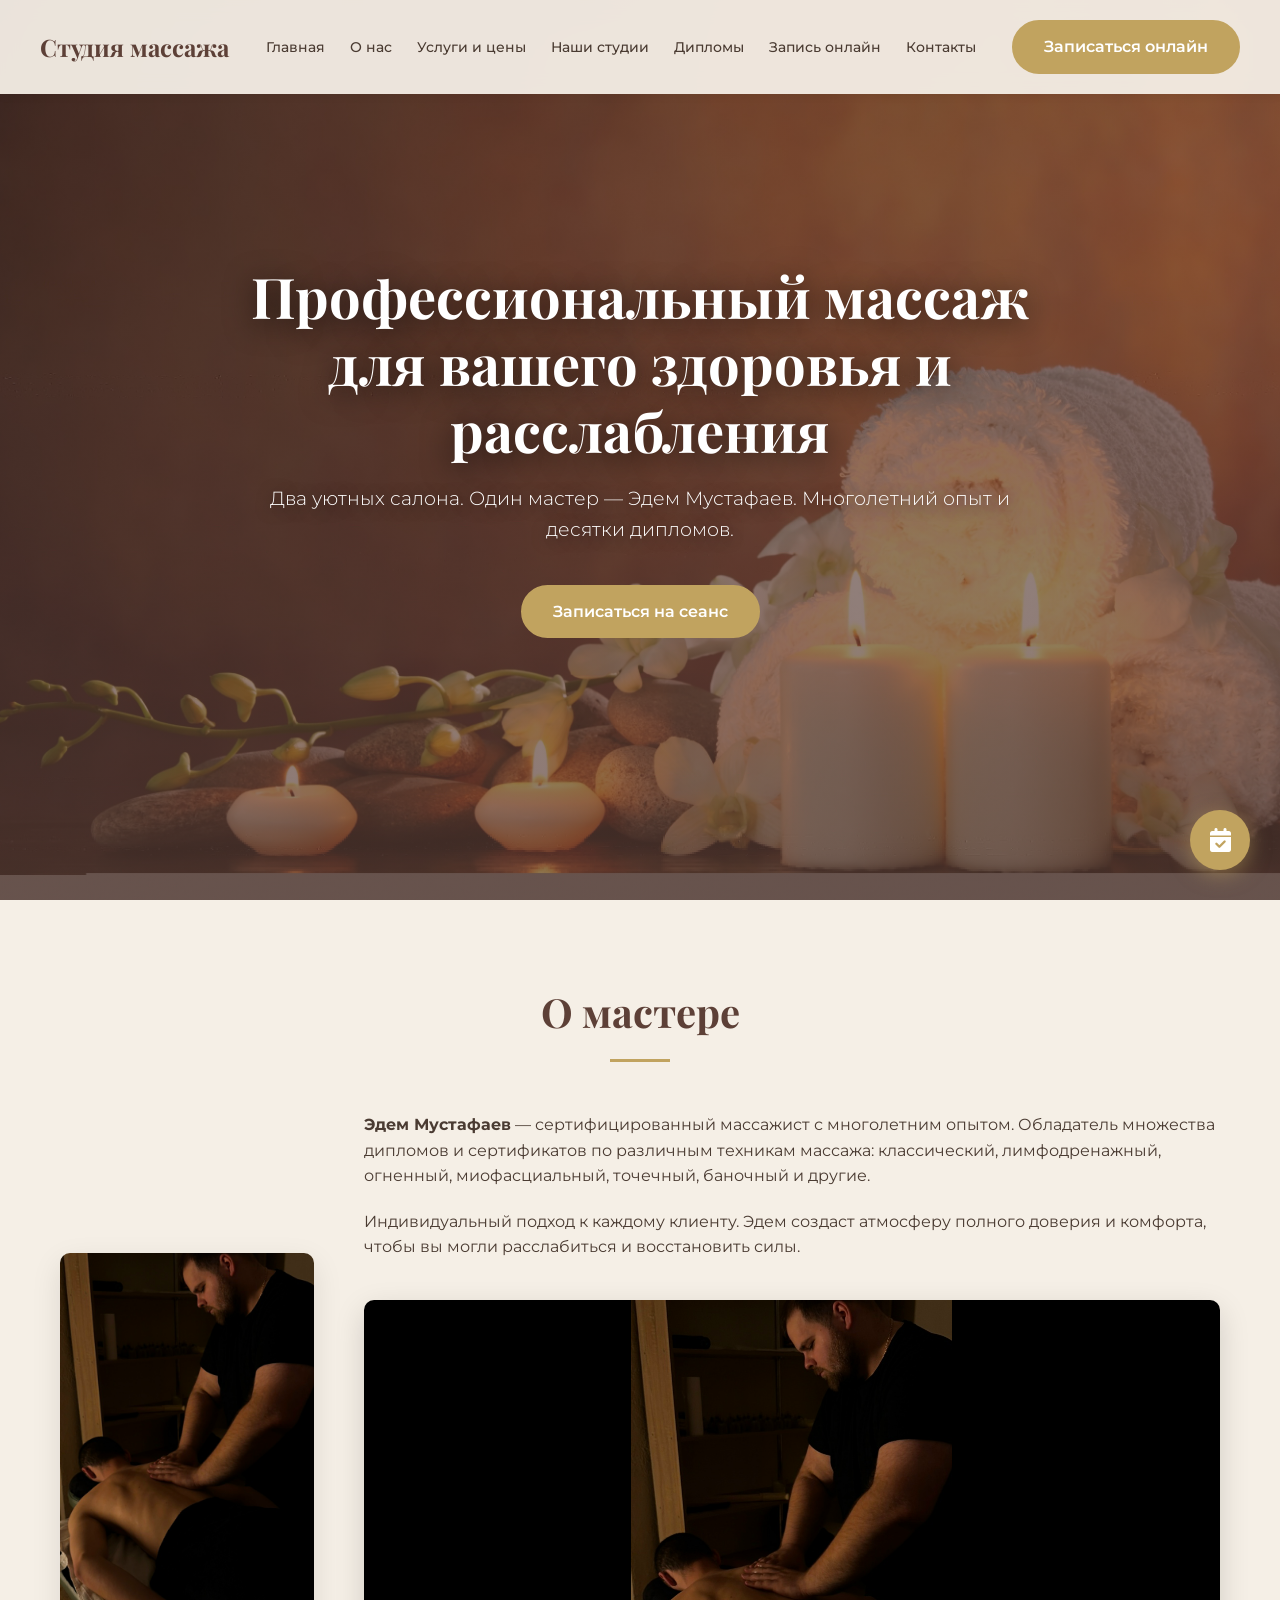
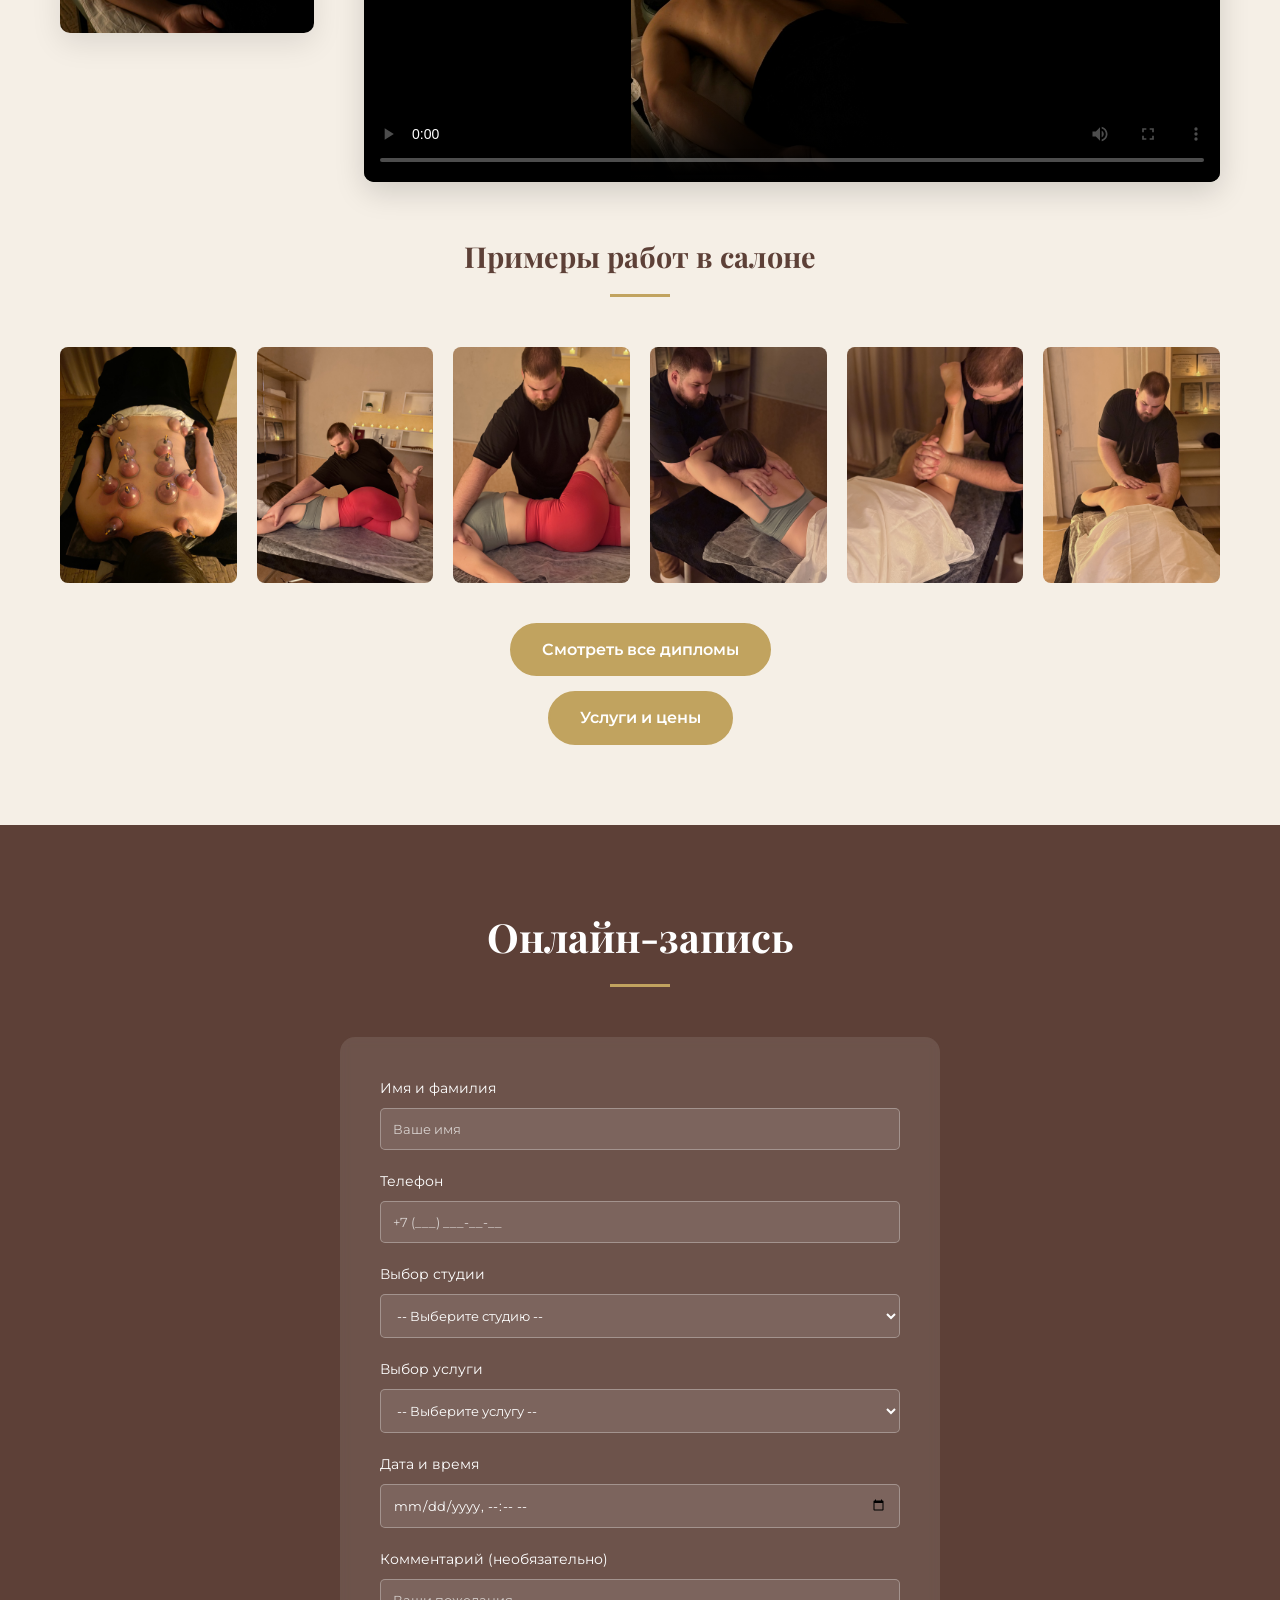
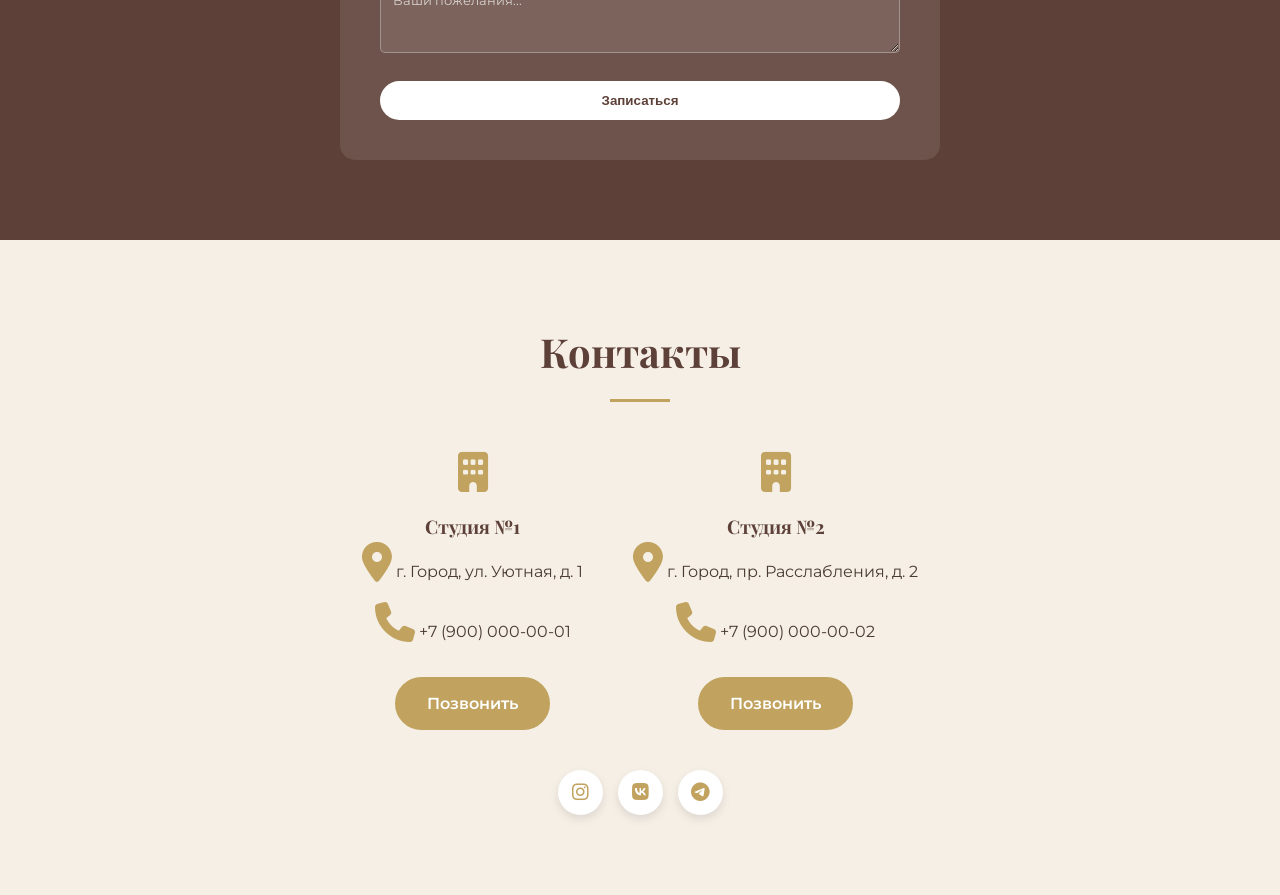
==== commit 01bcb633: "Update index.html" ====
--- a/index.html
+++ b/index.html
@@ -13,7 +13,7 @@
     <link rel="stylesheet" href="css/style.css">
 </head>
 <!-- Атрибут ниже предотвращает прокрутку страницы вниз при открытии -->
-<body onload="setTimeout(function(){window.scrollTo(0,0)}, 0)">
+<body>
 
     <!-- ШАПКА САЙТА -->
     <header id="header">
@@ -123,4 +123,4 @@
 
     <script src="js/script.js"></script>
 </body>
-</html>+</html>
--- a/css/style.css
+++ b/css/style.css
@@ -1,23 +1,14 @@
 :root {
-    --beige: #F5EFE6;
-    --brown: #5D4037;
-    --dark-brown: #3E2723;
-    --soft-gold: #C1A35F;
-    --white: #FFFFFF;
-    --text-color: #4A3B32;
+    --beige: #F5EFE6; --brown: #5D4037; --dark-brown: #3E2723; --soft-gold: #C1A35F; --white: #FFFFFF; --text-color: #4A3B32;
 }
-
 * { margin: 0; padding: 0; box-sizing: border-box; }
 html { scroll-behavior: smooth; }
 body { font-family: 'Montserrat', sans-serif; background-color: var(--beige); color: var(--text-color); line-height: 1.6; overflow-x: hidden; }
 h1, h2, h3, h4 { font-family: 'Playfair Display', serif; color: var(--brown); }
 .container { max-width: 1200px; margin: 0 auto; padding: 0 20px; }
-
-/* КНОПКИ */
 .btn { display: inline-block; padding: 12px 30px; background-color: var(--soft-gold); color: var(--white); text-decoration: none; border-radius: 50px; font-weight: 600; transition: all 0.3s ease; border: 2px solid var(--soft-gold); cursor: pointer; text-align: center; }
 .btn:hover { background-color: transparent; color: var(--soft-gold); }
 
-/* ШАПКА */
 header { position: fixed; width: 100%; top: 0; left: 0; z-index: 1000; background-color: rgba(245, 239, 230, 0.95); backdrop-filter: blur(10px); box-shadow: 0 2px 10px rgba(0,0,0,0.05); }
 .nav-container { display: flex; justify-content: space-between; align-items: center; padding: 20px 0; }
 .logo { font-family: 'Playfair Display', serif; font-size: 24px; font-weight: 700; color: var(--brown); text-decoration: none; cursor: pointer; }
@@ -27,27 +18,22 @@
 .header-cta { background-color: var(--soft-gold); color: var(--white); }
 .mobile-toggle { display: none; font-size: 24px; background: none; border: none; color: var(--brown); cursor: pointer; }
 
-/* HERO */
 .hero { position: relative; height: 100vh; display: flex; align-items: center; justify-content: center; text-align: center; color: var(--white); background: linear-gradient(rgba(62, 39, 35, 0.55), rgba(93, 64, 55, 0.7)), url('../images/hero-bg.jpg') center/cover no-repeat; }
 .hero-content { max-width: 850px; padding: 0 20px; }
 .hero-content h1 { font-size: 3.5rem; color: var(--white); margin-bottom: 20px; line-height: 1.2; text-shadow: 0 4px 30px rgba(0,0,0,0.7); }
 .hero-content p { font-size: 1.2rem; margin: 0 auto 40px; font-weight: 300; text-shadow: 0 2px 15px rgba(0,0,0,0.6); }
 
-/* ОБЩИЕ КЛАССЫ */
 .section-padding { padding: 80px 0; }
 .section-title { text-align: center; font-size: 2.5rem; margin-bottom: 50px; position: relative; }
 .section-title::after { content: ''; display: block; width: 60px; height: 3px; background-color: var(--soft-gold); margin: 15px auto 0; }
 
-/* О МАСТЕРЕ */
 .about-wrapper { display: flex; gap: 50px; align-items: center; }
 .about-img img { width: 100%; border-radius: 10px; box-shadow: 0 10px 30px rgba(0,0,0,0.1); }
 .about-text p { margin-bottom: 20px; }
 
-/* ВИДЕО */
 .video-container { position: relative; width: 100%; margin-top: 40px; padding-bottom: 56.25%; height: 0; overflow: hidden; border-radius: 10px; box-shadow: 0 10px 30px rgba(0,0,0,0.15); background-color: #000; }
 .video-container video, .video-container iframe { position: absolute; top: 0; left: 0; width: 100%; height: 100%; border: none; }
 
-/* ГАЛЕРЕИ */
 .diplomas-grid { display: grid; grid-template-columns: repeat(auto-fit, minmax(150px, 1fr)); gap: 20px; margin-top: 40px; }
 .diploma-item { background-color: #ddd; aspect-ratio: 3/4; border-radius: 8px; overflow: hidden; cursor: pointer; transition: transform 0.3s; }
 .diploma-item img { width: 100%; height: 100%; object-fit: cover; }
@@ -55,15 +41,13 @@
 
 /* УСЛУГИ */
 .services-grid { display: grid; grid-template-columns: repeat(auto-fill, minmax(300px, 1fr)); gap: 20px; }
-.service-card { background-color: var(--white); padding: 25px; border-radius: 10px; box-shadow: 0 5px 15px rgba(0,0,0,0.05); position: relative; transition: all 0.3s; border: 1px solid transparent; }
-.service-card:hover { border-color: var(--soft-gold); box-shadow: 0 8px 25px rgba(193, 163, 95, 0.15); }
+.service-card { background-color: var(--white); padding: 25px; border-radius: 10px; box-shadow: 0 5px 15px rgba(0,0,0,0.05); position: relative; transition: all 0.3s; border: 1px solid transparent; cursor: pointer; }
+.service-card:hover { border-color: var(--soft-gold); box-shadow: 0 8px 25px rgba(193, 163, 95, 0.15); transform: translateY(-5px); }
 .service-card h3 { font-size: 1.2rem; margin-bottom: 10px; }
 .service-card .price { color: var(--soft-gold); font-size: 1.5rem; font-weight: 700; font-family: 'Playfair Display', serif; }
 .service-card .duration { font-size: 0.9rem; color: #888; margin-bottom: 15px; }
-.service-tooltip { position: absolute; bottom: 100%; left: 50%; transform: translateX(-50%) translateY(10px); background-color: var(--dark-brown); color: var(--white); padding: 10px 15px; border-radius: 5px; font-size: 0.85rem; width: 220px; opacity: 0; visibility: hidden; transition: all 0.3s; z-index: 10; text-align: center; }
-.service-card:hover .service-tooltip { opacity: 1; visibility: visible; transform: translateX(-50%) translateY(0); }
+.service-tap-hint { margin-top: 15px; font-size: 0.85rem; color: var(--soft-gold); font-weight: 600; text-transform: uppercase; }
 
-/* СТУДИИ */
 .studios-grid { display: grid; grid-template-columns: repeat(auto-fit, minmax(300px, 1fr)); gap: 40px; }
 .studio-card { background-color: var(--white); border-radius: 12px; overflow: hidden; box-shadow: 0 10px 30px rgba(0,0,0,0.08); }
 .studio-img-placeholder { width: 100%; height: 250px; background-color: #E0D6C8; display: flex; align-items: center; justify-content: center; color: #8a7a66; cursor: pointer; background-size: cover; background-position: center; position: relative; transition: transform 0.3s; }
@@ -74,7 +58,6 @@
 .studio-info p { margin-bottom: 10px; font-size: 0.95rem; display: flex; align-items: center; gap: 10px; }
 .studio-info i { color: var(--soft-gold); }
 
-/* ЗАПИСЬ */
 .booking-section { background-color: var(--brown); color: var(--white); }
 .booking-section h2 { color: var(--white); }
 .booking-form { max-width: 600px; margin: 0 auto; background-color: rgba(255,255,255,0.1); padding: 40px; border-radius: 15px; backdrop-filter: blur(5px); }
@@ -84,7 +67,6 @@
 .form-control option { color: black; }
 .form-control::placeholder { color: rgba(255,255,255,0.7); }
 
-/* КОНТАКТЫ */
 .contacts-wrapper { display: flex; justify-content: center; gap: 50px; flex-wrap: wrap; }
 .contact-card { text-align: center; max-width: 300px; }
 .contact-card i { font-size: 2.5rem; color: var(--soft-gold); margin-bottom: 20px; }
@@ -92,11 +74,9 @@
 .social-links a { width: 45px; height: 45px; border-radius: 50%; background-color: var(--white); display: flex; align-items: center; justify-content: center; color: var(--soft-gold); font-size: 1.2rem; box-shadow: 0 4px 10px rgba(0,0,0,0.1); transition: all 0.3s; text-decoration: none; }
 .social-links a:hover { background-color: var(--soft-gold); color: var(--white); }
 
-/* ПЛАВАЮЩАЯ КНОПКА */
 .floating-btn { position: fixed; bottom: 30px; right: 30px; background-color: var(--soft-gold); color: var(--white); width: 60px; height: 60px; border-radius: 50%; display: flex; align-items: center; justify-content: center; font-size: 1.5rem; text-decoration: none; box-shadow: 0 5px 20px rgba(193, 163, 95, 0.5); z-index: 999; transition: all 0.3s; }
 .floating-btn:hover { transform: scale(1.1); background-color: var(--brown); }
 
-/* МОДАЛЬНЫЕ ОКНА */
 .modal { display: none; position: fixed; top: 0; left: 0; width: 100%; height: 100%; background-color: rgba(0,0,0,0.85); z-index: 2000; justify-content: center; align-items: center; padding: 20px; }
 .modal-content { background-color: var(--white); padding: 30px; border-radius: 10px; text-align: center; max-width: 800px; width: 100%; position: relative; }
 .modal-content img { max-width: 100%; max-height: 70vh; border-radius: 8px; margin-bottom: 15px; }
@@ -108,147 +88,41 @@
 .gallery-next { right: 10px; }
 .gallery-counter { margin-top: 10px; font-size: 0.9rem; color: #888; }
 
-/* АНИМАЦИИ */
 .reveal { opacity: 0; transform: translateY(30px); transition: all 1s ease; }
 .reveal.active { opacity: 1; transform: translateY(0); }
 
-/* ============================================== */
-/* АДАПТИВНОСТЬ ДЛЯ МОБИЛЬНЫХ (ТЕЛЕФОНОВ И ПЛАНШЕТОВ) */
-/* ============================================== */
-
+/* АДАПТИВНОСТЬ */
 @media (max-width: 768px) {
-    /* Меню в одну колонку, прячем кнопку в шапке */
-    .nav-container {
-        padding: 15px 0;
-        flex-wrap: wrap;
-    }
-    .header-cta {
-        display: none; /* На телефоне кнопка в меню не нужна, есть плавающая кнопка */
-    }
-    .nav-menu {
-        display: none;
-        position: absolute;
-        top: 100%;
-        left: 0;
-        width: 100%;
-        background-color: var(--beige);
-        flex-direction: column;
-        padding: 20px;
-        gap: 15px;
-        box-shadow: 0 5px 10px rgba(0,0,0,0.1);
-        max-height: 400px;
-        overflow-y: auto;
-    }
-    .nav-menu.active {
-        display: flex;
-    }
-    .mobile-toggle {
-        display: block;
-    }
-
-    /* Главный экран */
-    .hero {
-        height: 90vh; /* Чуть короче, чтобы влезло */
-        background-attachment: scroll; /* Отключаем параллакс (тормозит на телефоне) */
-    }
-    .hero-content {
-        padding: 0 25px; /* Отступы от краев, чтобы текст не прилипал */
-    }
-    .hero-content h1 {
-        font-size: 2.2rem; /* Уменьшаем шрифт */
-        line-height: 1.3;
-    }
-    .hero-content p {
-        font-size: 1.1rem;
-    }
-
-    /* Секции (О нас, Услуги и тд) */
-    .section-padding {
-        padding: 50px 0; /* Уменьшаем отступы для экономии места */
-    }
-    .section-title {
-        font-size: 1.8rem; /* Уменьшаем заголовки */
-        margin-bottom: 30px;
-    }
-
-    /* Блок "О мастере" в одну колонку */
-    .about-wrapper {
-        flex-direction: column;
-        gap: 30px;
-    }
-
-    /* Сетка услуг в 1 колонку */
-    .services-grid {
-        grid-template-columns: 1fr; /* 1 в ряд */
-        gap: 15px;
-    }
-    /* Прячем всплывающие подсказки на телефоне (так как нет наведения мыши) */
-    .service-tooltip {
-        display: none;
-    }
-
-    /* Сетка студий в 1 колонку */
-    .studios-grid {
-        grid-template-columns: 1fr;
-        gap: 30px;
-    }
-
-    /* Форма записи */
-    .booking-form {
-        padding: 25px; /* Уменьшаем внутренние отступы */
-    }
-    /* Фикс для Apple (чтобы экран не увеличивался при клике на инпут) */
-    .form-control {
-        font-size: 16px;
-    }
-
-    /* Модальное окно */
-    .modal {
-        padding: 10px; /* Отступ от краев телефона */
-    }
-    .modal-content {
-        padding: 20px;
-    }
-    .modal-close {
-        top: 5px;
-        right: 10px;
-    }
-    .gallery-btn {
-        padding: 10px 15px; /* Чуть меньше кнопки слайдера */
-        font-size: 1.2rem;
-    }
+    .nav-container { padding: 15px 0; flex-wrap: wrap; }
+    .header-cta { display: none; }
+    .nav-menu { display: none; position: absolute; top: 100%; left: 0; width: 100%; background-color: var(--beige); flex-direction: column; padding: 20px; gap: 15px; box-shadow: 0 5px 10px rgba(0,0,0,0.1); max-height: 400px; overflow-y: auto; }
+    .nav-menu.active { display: flex; }
+    .mobile-toggle { display: block; }
+    .hero { height: 90vh; background-attachment: scroll; }
+    .hero-content { padding: 0 25px; }
+    .hero-content h1 { font-size: 2.2rem; line-height: 1.3; }
+    .hero-content p { font-size: 1.1rem; }
+    .section-padding { padding: 50px 0; }
+    .section-title { font-size: 1.8rem; margin-bottom: 30px; }
+    .about-wrapper { flex-direction: column; gap: 30px; }
+    .services-grid { grid-template-columns: 1fr; gap: 15px; }
+    .studios-grid { grid-template-columns: 1fr; gap: 30px; }
+    .booking-form { padding: 25px; }
+    .form-control { font-size: 16px; }
+    .modal { padding: 10px; }
+    .modal-content { padding: 20px; }
+    .modal-close { top: 5px; right: 10px; }
+    .gallery-btn { padding: 10px 15px; font-size: 1.2rem; }
     .gallery-prev { left: 5px; }
     .gallery-next { right: 5px; }
-
-    /* Плавающая кнопка меньше */
-    .floating-btn {
-        width: 50px;
-        height: 50px;
-        font-size: 1.2rem;
-        bottom: 20px;
-        right: 20px;
-    }
+    .floating-btn { width: 50px; height: 50px; font-size: 1.2rem; bottom: 20px; right: 20px; }
 }
 
-/* Доп. правки для очень узких экранов (iPhone SE и тд) */
 @media (max-width: 480px) {
-    .hero-content h1 {
-        font-size: 1.8rem;
-    }
-    .hero-content p {
-        font-size: 1rem;
-    }
-    .section-title {
-        font-size: 1.6rem;
-    }
-    .diplomas-grid {
-        grid-template-columns: repeat(2, 1fr); /* Дипломы по 2 в ряд */
-        gap: 10px;
-    }
-    .studio-info {
-        padding: 20px;
-    }
-    .studio-info p {
-        font-size: 0.9rem;
-    }
+    .hero-content h1 { font-size: 1.8rem; }
+    .hero-content p { font-size: 1rem; }
+    .section-title { font-size: 1.6rem; }
+    .diplomas-grid { grid-template-columns: repeat(2, 1fr); gap: 10px; }
+    .studio-info { padding: 20px; }
+    .studio-info p { font-size: 0.9rem; }
 }
